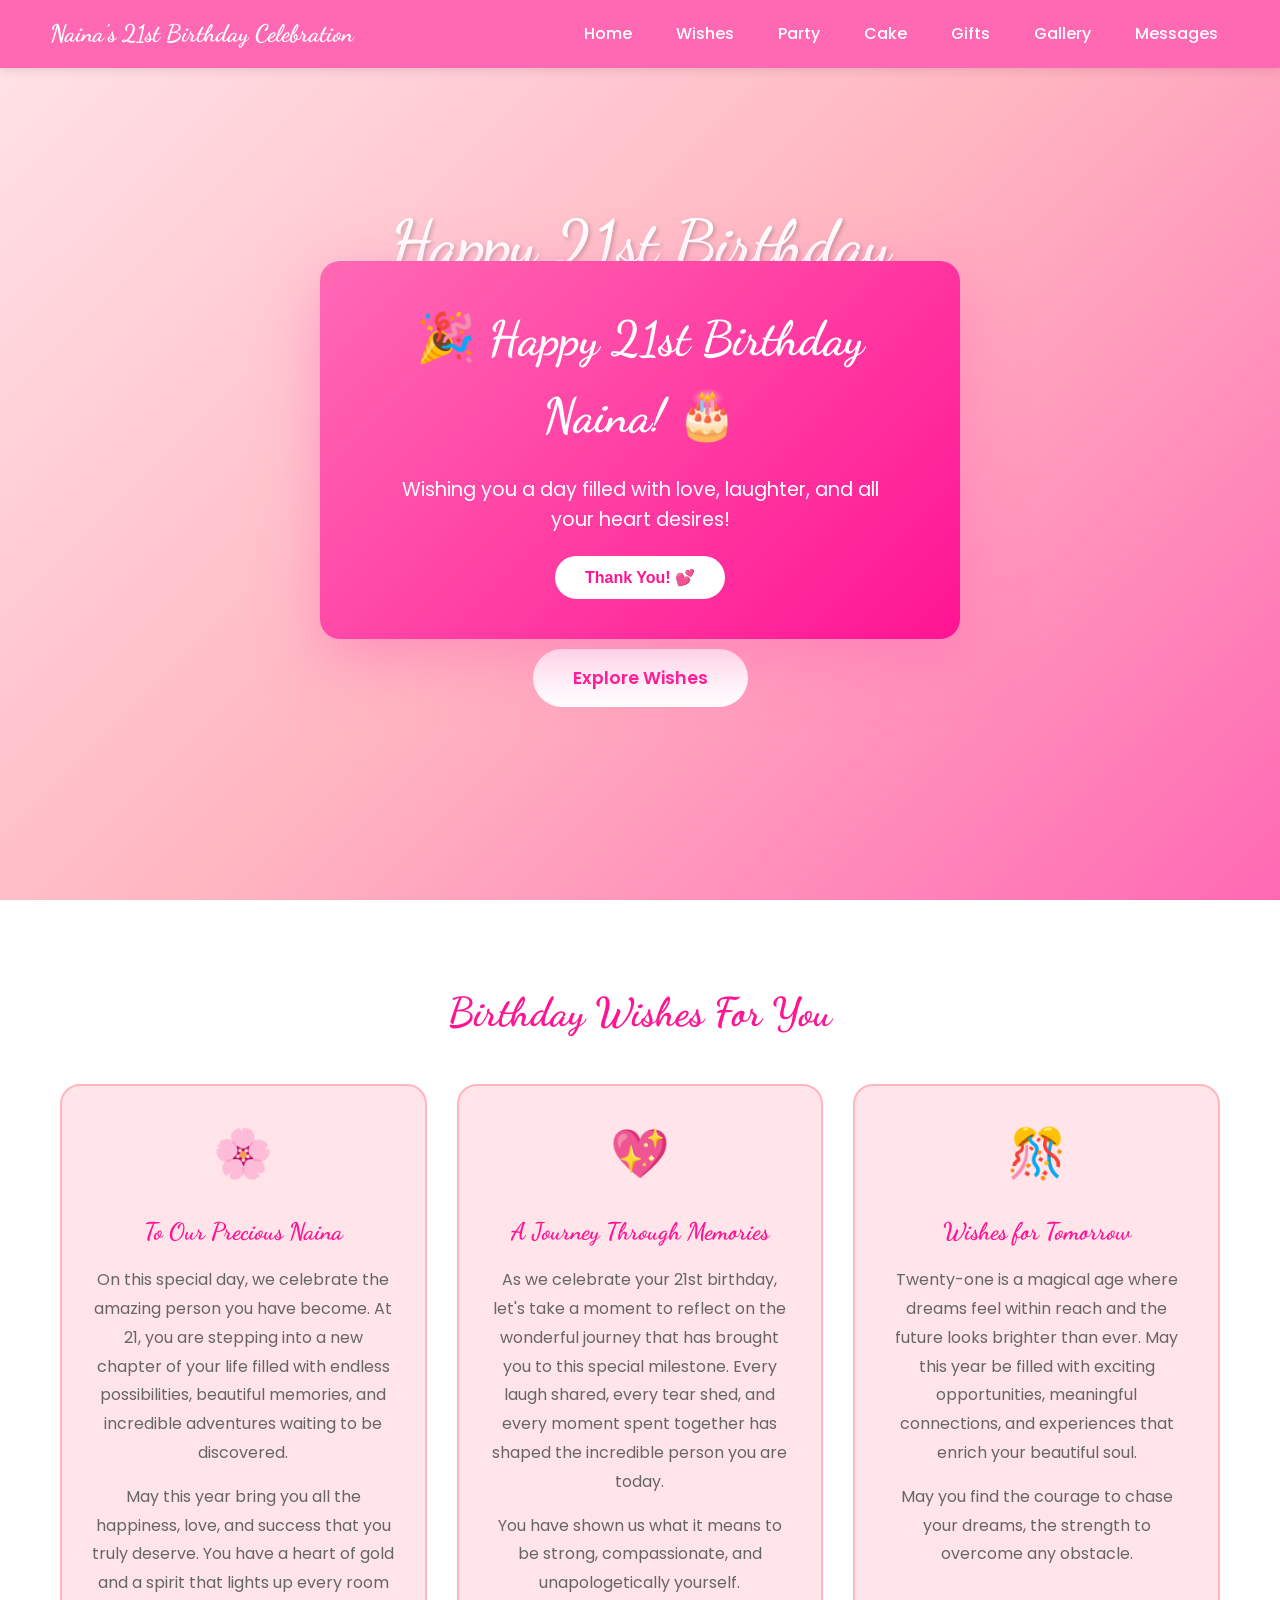
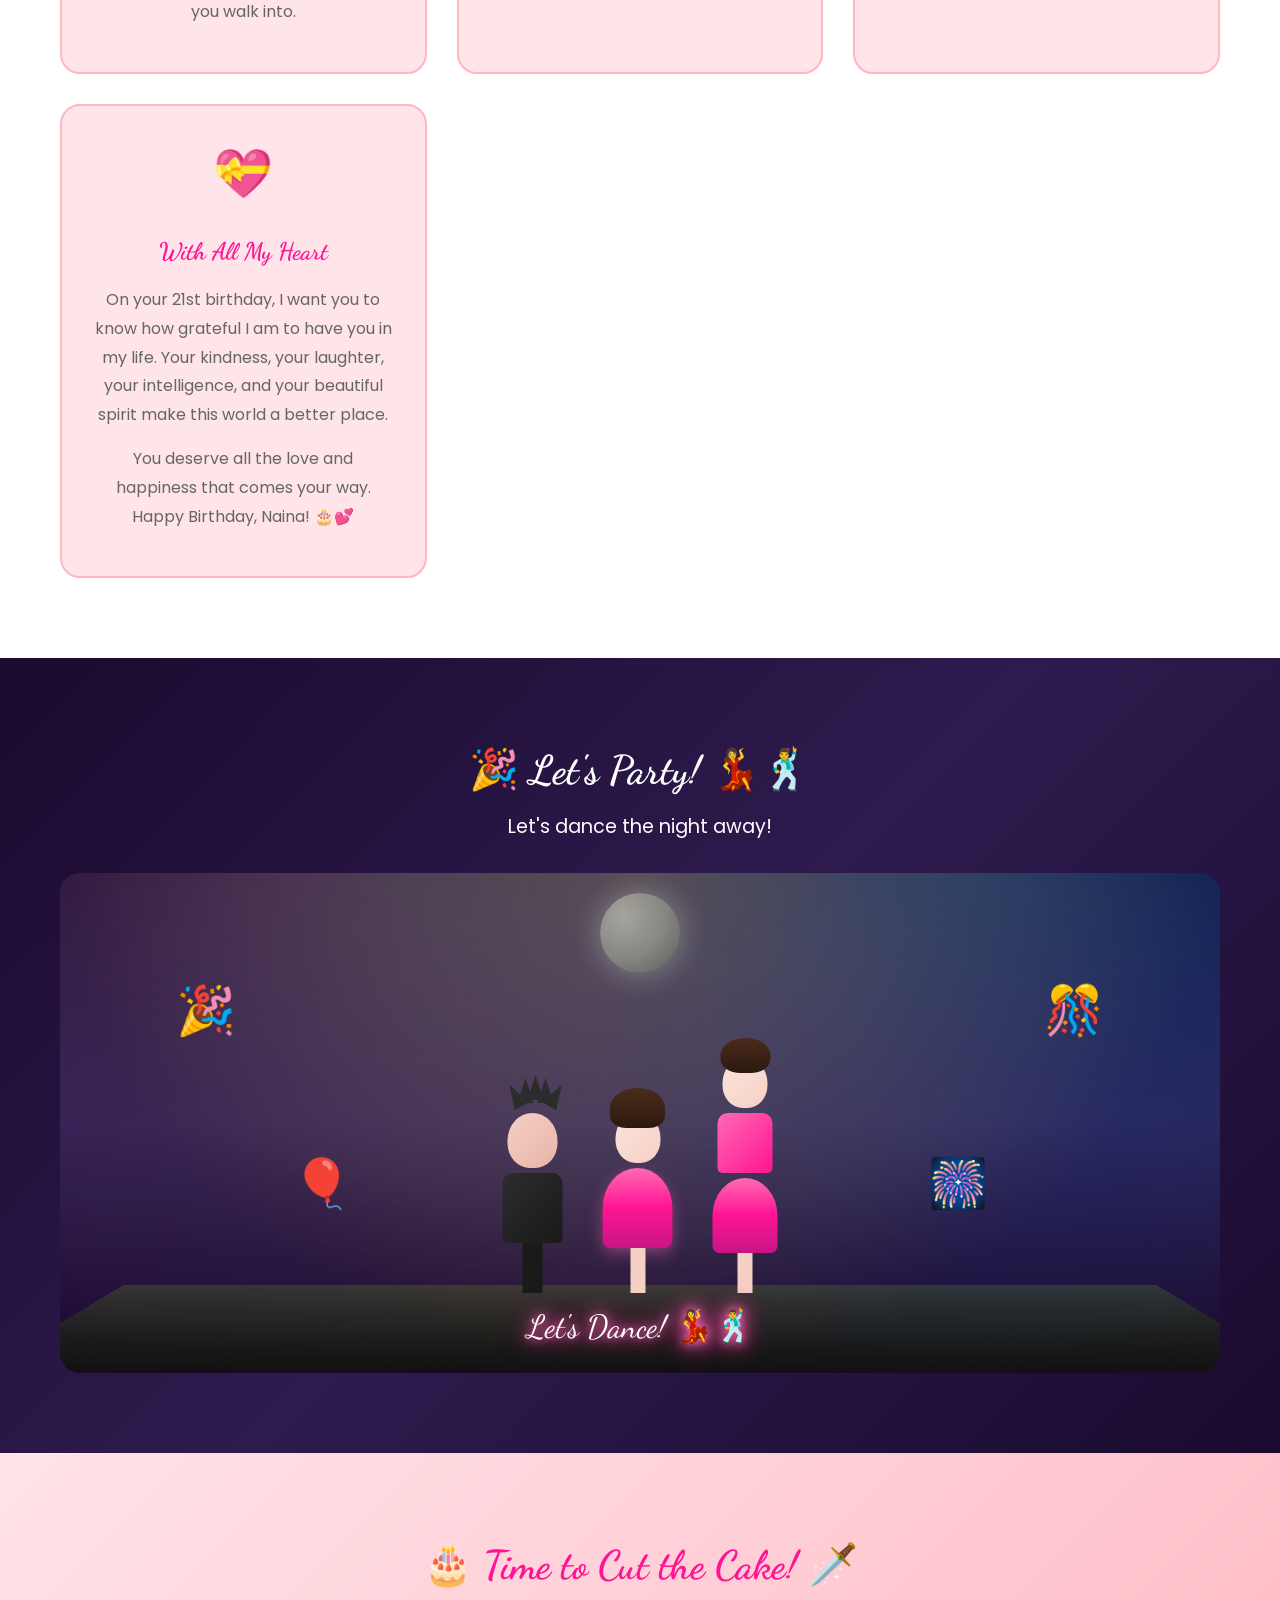
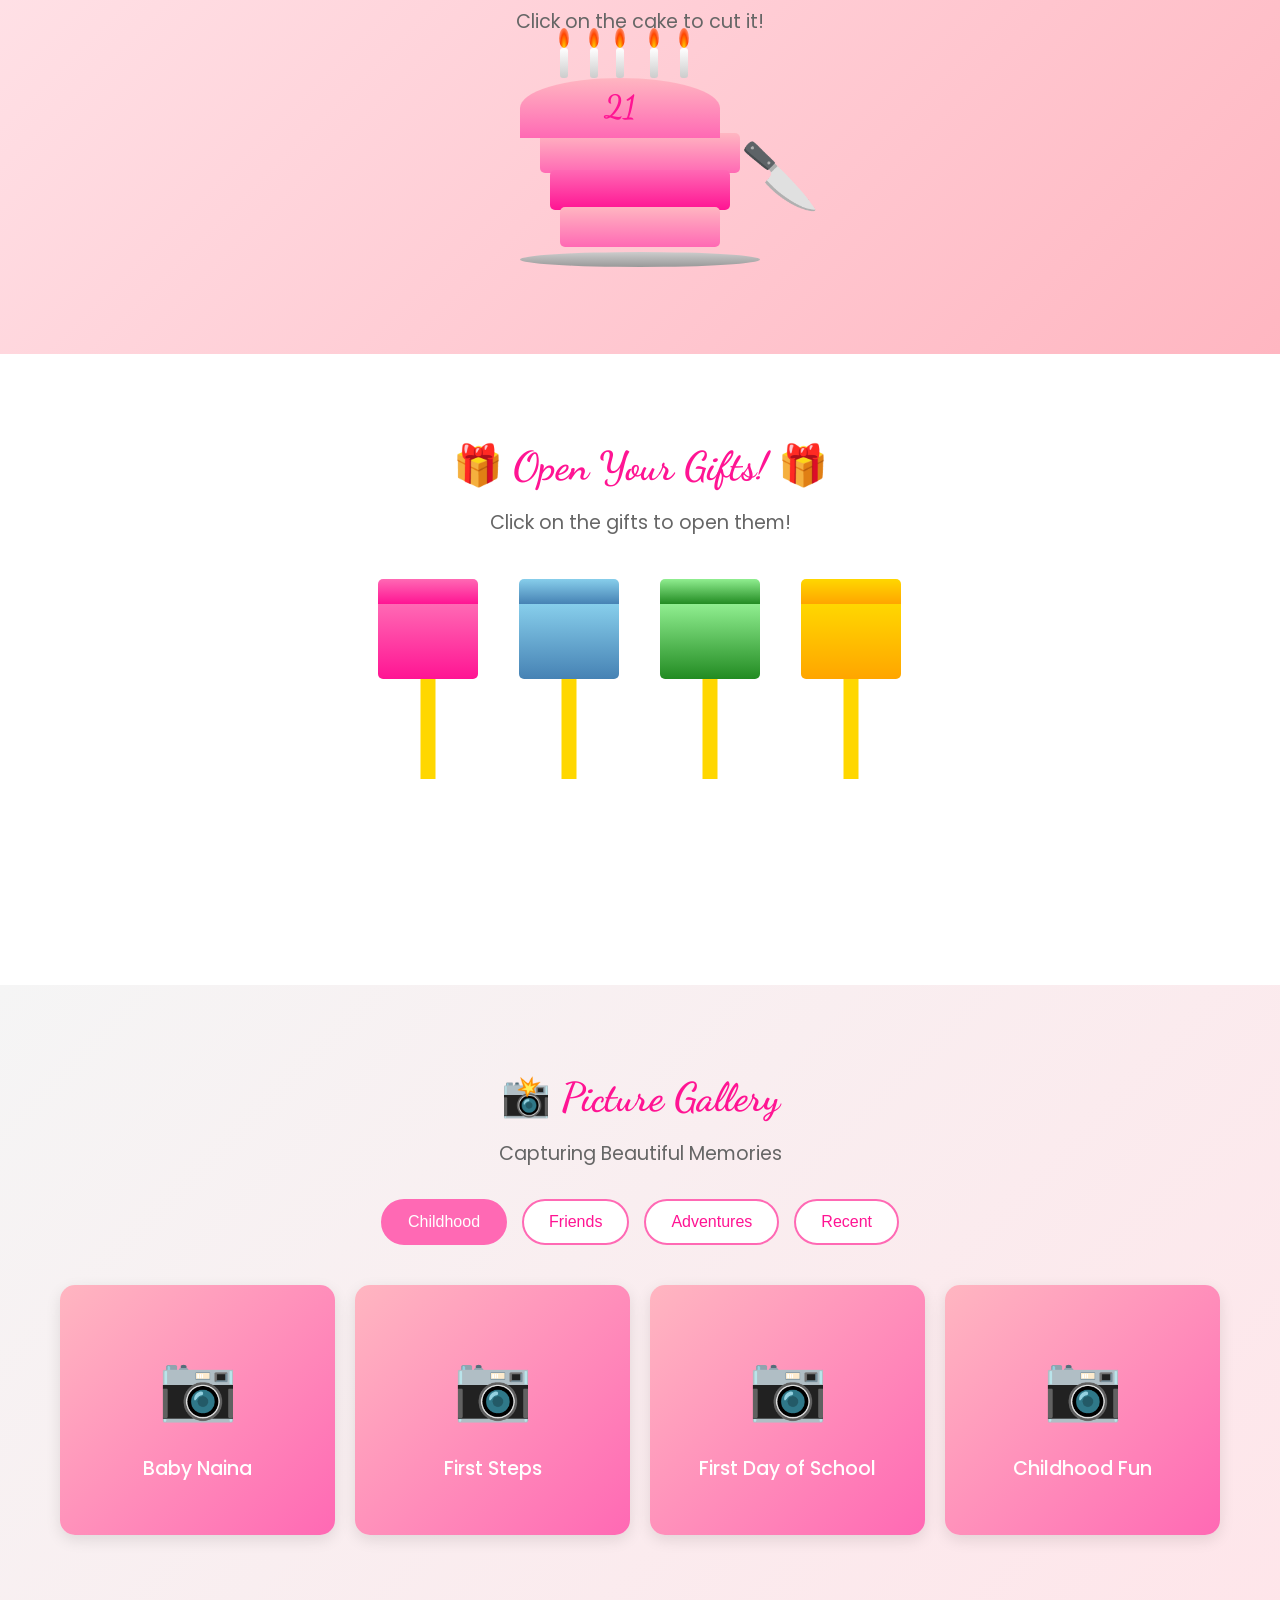
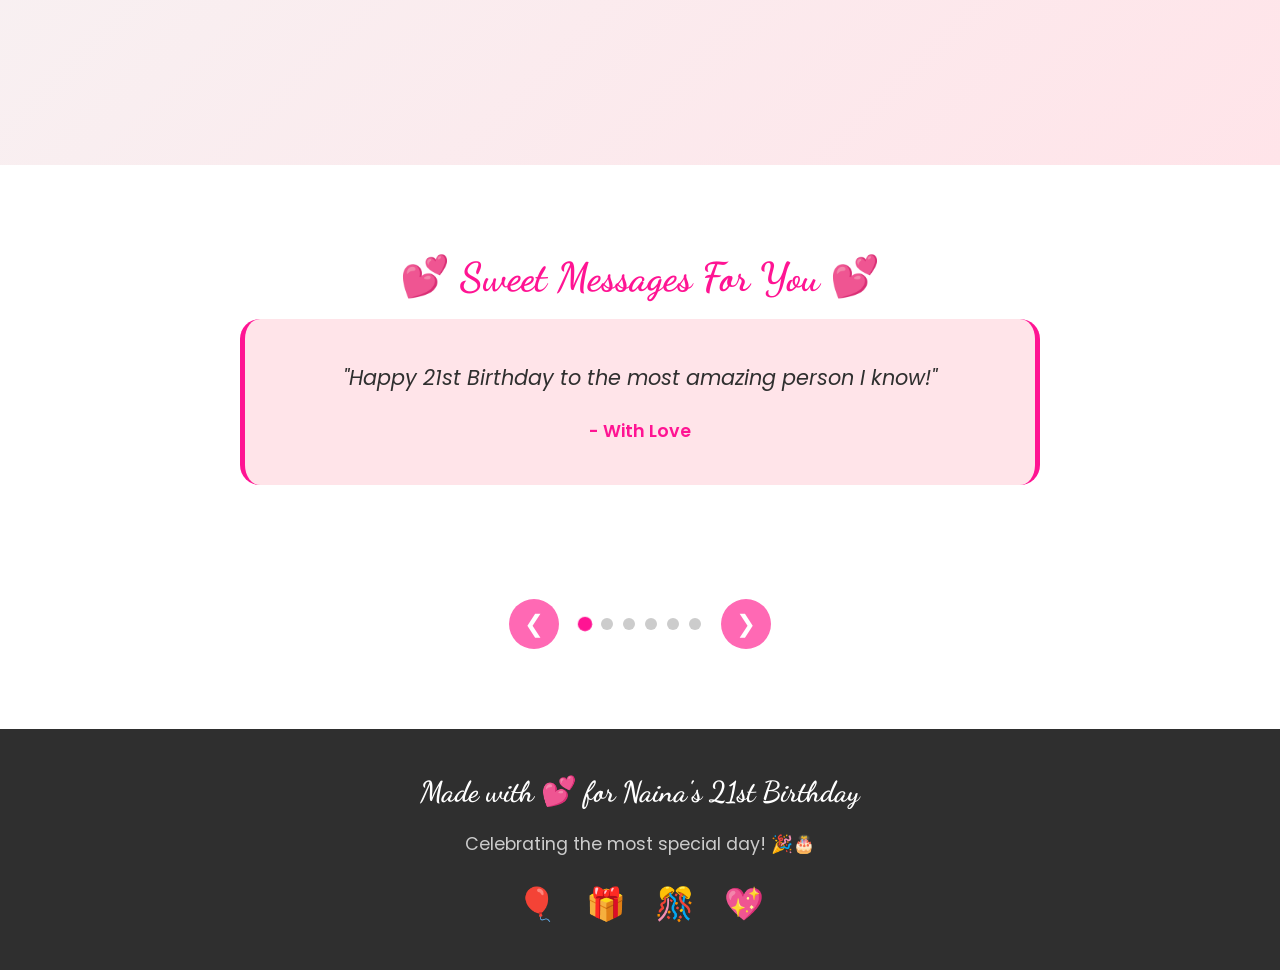
==== index.htm @ 455796ea "Add files via upload" ====
<!DOCTYPE html>
<html lang="en">
<head>
    <meta charset="UTF-8">
    <meta name="viewport" content="width=device-width, initial-scale=1.0">
    <title>Happy 21st Birthday Naina!</title>
    <link rel="stylesheet" href="style.css">
    <link rel="preconnect" href="https://fonts.googleapis.com">
    <link rel="preconnect" href="https://fonts.gstatic.com" crossorigin>
    <link href="https://fonts.googleapis.com/css2?family=Dancing+Script:wght@400;700&family=Poppins:wght@300;400;600&family=Great+Vibes&display=swap" rel="stylesheet">
</head>
<body>
    <!-- Header Section -->
    <header>
        <nav class="navbar">
            <div class="logo">Naina's 21st Birthday Celebration</div>
            <ul class="nav-links">
                <li><a href="#home">Home</a></li>
                <li><a href="#wishes">Wishes</a></li>
                <li><a href="#party">Party</a></li>
                <li><a href="#cake">Cake</a></li>
                <li><a href="#gifts">Gifts</a></li>
                <li><a href="#gallery">Gallery</a></li>
                <li><a href="#messages">Messages</a></li>
            </ul>
        </nav>
    </header>

    <!-- Hero Section -->
    <section id="home" class="hero">
        <div class="hero-content">
            <h1 class="hero-title">Happy 21st Birthday</h1>
            <h2 class="hero-name">Naina!</h2>
            <p class="hero-subtitle">Welcome to the most special day of your life!</p>
            <div class="celebration-icons">
                <span>🎂</span>
                <span>🎈</span>
                <span>🎁</span>
                <span>💕</span>
                <span>✨</span>
            </div>
            <a href="#wishes" class="btn">Explore Wishes</a>
        </div>
    </section>

    <!-- Wishes Section -->
    <section id="wishes" class="wishes-section">
        <div class="container">
            <h2 class="section-title">Birthday Wishes For You</h2>
            <div class="wishes-content">
                <div class="wish-card">
                    <div class="wish-icon">🌸</div>
                    <h3>To Our Precious Naina</h3>
                    <p>On this special day, we celebrate the amazing person you have become. At 21, you are stepping into a new chapter of your life filled with endless possibilities, beautiful memories, and incredible adventures waiting to be discovered.</p>
                    <p>May this year bring you all the happiness, love, and success that you truly deserve. You have a heart of gold and a spirit that lights up every room you walk into.</p>
                </div>
                <div class="wish-card">
                    <div class="wish-icon">💖</div>
                    <h3>A Journey Through Memories</h3>
                    <p>As we celebrate your 21st birthday, let's take a moment to reflect on the wonderful journey that has brought you to this special milestone. Every laugh shared, every tear shed, and every moment spent together has shaped the incredible person you are today.</p>
                    <p>You have shown us what it means to be strong, compassionate, and unapologetically yourself.</p>
                </div>
                <div class="wish-card">
                    <div class="wish-icon">🎊</div>
                    <h3>Wishes for Tomorrow</h3>
                    <p>Twenty-one is a magical age where dreams feel within reach and the future looks brighter than ever. May this year be filled with exciting opportunities, meaningful connections, and experiences that enrich your beautiful soul.</p>
                    <p>May you find the courage to chase your dreams, the strength to overcome any obstacle.</p>
                </div>
                <div class="wish-card">
                    <div class="wish-icon">💝</div>
                    <h3>With All My Heart</h3>
                    <p>On your 21st birthday, I want you to know how grateful I am to have you in my life. Your kindness, your laughter, your intelligence, and your beautiful spirit make this world a better place.</p>
                    <p>You deserve all the love and happiness that comes your way. Happy Birthday, Naina! 🎂💕</p>
                </div>
            </div>
        </div>
    </section>

    <!-- Party Section with Dancing -->
    <section id="party" class="party-section">
        <div class="container">
            <h2 class="section-title">🎉 Let's Party! 💃🕺</h2>
            <p class="section-subtitle">Let's dance the night away!</p>
            
            <div class="party-scene">
                <div class="disco-container">
                    <div class="disco-floor"></div>
                    <div class="disco-ball"></div>
                    <div class="disco-lights">
                        <div class="light light-1"></div>
                        <div class="light light-2"></div>
                        <div class="light light-3"></div>
                        <div class="light light-4"></div>
                        <div class="light light-5"></div>
                        <div class="light light-6"></div>
                    </div>
                    <div class="dancers-container">
                        <div class="dancer boy-dancer">
                            <div class="spiky-hair">
                                <div class="spike"></div>
                                <div class="spike"></div>
                                <div class="spike"></div>
                                <div class="spike"></div>
                                <div class="spike"></div>
                            </div>
                            <div class="boy-face"></div>
                            <div class="boy-body"></div>
                            <div class="boy-legs"></div>
                        </div>
                        <div class="dancer girl-dancer">
                            <div class="girl-hair"></div>
                            <div class="girl-face"></div>
                            <div class="girl-dress"></div>
                            <div class="girl-legs"></div>
                        </div>
                        <div class="dancer naina-dancer">
                            <div class="naina-crown"></div>
                            <div class="naina-hair"></div>
                            <div class="naina-face"></div>
                            <div class="naina-body"></div>
                            <div class="naina-dress"></div>
                            <div class="naina-legs"></div>
                        </div>
                    </div>
                    <div class="party-text">Let's Dance! 💃🕺</div>
                    <div class="party-poppers">
                        <div class="popper popper-1">🎉</div>
                        <div class="popper popper-2">🎊</div>
                        <div class="popper popper-3">🎈</div>
                        <div class="popper popper-4">🎆</div>
                    </div>
                </div>
            </div>
        </div>
    </section>

    <!-- Cake Cutting Section -->
    <section id="cake" class="cake-section">
        <div class="container">
            <h2 class="section-title">🎂 Time to Cut the Cake! 🗡️</h2>
            <p class="section-subtitle">Click on the cake to cut it!</p>
            
            <div class="cake-scene">
                <div class="cake-container" onclick="cutCake()">
                    <div class="cake">
                        <div class="cake-top">
                            <div class="candle candle-1">
                                <div class="candle-flame"></div>
                            </div>
                            <div class="candle candle-2">
                                <div class="candle-flame"></div>
                            </div>
                            <div class="candle candle-3">
                                <div class="candle-flame"></div>
                            </div>
                            <div class="candle candle-4">
                                <div class="candle-flame"></div>
                            </div>
                            <div class="candle candle-5">
                                <div class="candle-flame"></div>
                            </div>
                            <span class="cake-age">21</span>
                        </div>
                        <div class="cake-layer cake-layer-3"></div>
                        <div class="cake-layer cake-layer-2"></div>
                        <div class="cake-layer cake-layer-1"></div>
                        <div class="cake-plate"></div>
                    </div>
                    <div class="knife-container">
                        <div class="knife" id="knife">🔪</div>
                    </div>
                </div>
                <div class="cake-message" id="cake-message">
                    <h3>🎉 Happy Birthday Naina! 🎉</h3>
                    <p>May your life be as sweet as this cake!</p>
                </div>
                <div class="cake-pieces" id="cake-pieces">
                    <div class="cake-piece piece-1"></div>
                    <div class="cake-piece piece-2"></div>
                    <div class="cake-piece piece-3"></div>
                    <div class="cake-piece piece-4"></div>
                    <div class="cake-piece piece-5"></div>
                    <div class="cake-piece piece-6"></div>
                </div>
            </div>
        </div>
    </section>

    <!-- Gifts Section -->
    <section id="gifts" class="gifts-section">
        <div class="container">
            <h2 class="section-title">🎁 Open Your Gifts! 🎁</h2>
            <p class="section-subtitle">Click on the gifts to open them!</p>
            
            <div class="gifts-container">
                <div class="gift gift-1" onclick="openGift(1)">
                    <div class="gift-box">
                        <div class="gift-lid"></div>
                        <div class="gift-body"></div>
                        <div class="gift-ribbon gift-ribbon-v"></div>
                        <div class="gift-ribbon gift-ribbon-h"></div>
                    </div>
                    <div class="gift-message">Click to Open!</div>
                </div>
                <div class="gift gift-2" onclick="openGift(2)">
                    <div class="gift-box">
                        <div class="gift-lid"></div>
                        <div class="gift-body"></div>
                        <div class="gift-ribbon gift-ribbon-v"></div>
                        <div class="gift-ribbon gift-ribbon-h"></div>
                    </div>
                    <div class="gift-message">Click to Open!</div>
                </div>
                <div class="gift gift-3" onclick="openGift(3)">
                    <div class="gift-box">
                        <div class="gift-lid"></div>
                        <div class="gift-body"></div>
                        <div class="gift-ribbon gift-ribbon-v"></div>
                        <div class="gift-ribbon gift-ribbon-h"></div>
                    </div>
                    <div class="gift-message">Click to Open!</div>
                </div>
                <div class="gift gift-4" onclick="openGift(4)">
                    <div class="gift-box">
                        <div class="gift-lid"></div>
                        <div class="gift-body"></div>
                        <div class="gift-ribbon gift-ribbon-v"></div>
                        <div class="gift-ribbon gift-ribbon-h"></div>
                    </div>
                    <div class="gift-message">Click to Open!</div>
                </div>
            </div>
            
            <div class="gift-rewards" id="gift-rewards">
                <div class="reward reward-1">
                    <span class="reward-icon">💝</span>
                    <p>Love & Affection</p>
                </div>
                <div class="reward reward-2">
                    <span class="reward-icon">💰</span>
                    <p>Financial Success</p>
                </div>
                <div class="reward reward-3">
                    <span class="reward-icon">🎯</span>
                    <p>Achievement</p>
                </div>
                <div class="reward reward-4">
                    <span class="reward-icon">🌟</span>
                    <p>Bright Future</p>
                </div>
            </div>
        </div>
    </section>

    <!-- Picture Gallery Section -->
    <section id="gallery" class="gallery-section">
        <div class="container">
            <h2 class="section-title">📸 Picture Gallery</h2>
            <p class="section-subtitle">Capturing Beautiful Memories</p>
            
            <div class="gallery-tabs">
                <button class="tab-btn active" data-tab="childhood">Childhood</button>
                <button class="tab-btn" data-tab="friends">Friends</button>
                <button class="tab-btn" data-tab="adventures">Adventures</button>
                <button class="tab-btn" data-tab="recent">Recent</button>
            </div>

            <div class="gallery-content">
                <div class="gallery-tab-content active" id="childhood">
                    <div class="photo-grid">
                        <div class="photo-card">
                            <div class="photo-placeholder"><span>📷</span><p>Baby Naina</p></div>
                        </div>
                        <div class="photo-card">
                            <div class="photo-placeholder"><span>📷</span><p>First Steps</p></div>
                        </div>
                        <div class="photo-card">
                            <div class="photo-placeholder"><span>📷</span><p>First Day of School</p></div>
                        </div>
                        <div class="photo-card">
                            <div class="photo-placeholder"><span>📷</span><p>Childhood Fun</p></div>
                        </div>
                    </div>
                </div>

                <div class="gallery-tab-content" id="friends">
                    <div class="photo-grid">
                        <div class="photo-card">
                            <div class="photo-placeholder"><span>📷</span><p>Best Friends</p></div>
                        </div>
                        <div class="photo-card">
                            <div class="photo-placeholder"><span>📷</span><p>Friend Group</p></div>
                        </div>
                        <div class="photo-card">
                            <div class="photo-placeholder"><span>📷</span><p>Family Love</p></div>
                        </div>
                        <div class="photo-card">
                            <div class="photo-placeholder"><span>📷</span><p>Party Time</p></div>
                        </div>
                    </div>
                </div>

                <div class="gallery-tab-content" id="adventures">
                    <div class="photo-grid">
                        <div class="photo-card">
                            <div class="photo-placeholder"><span>📷</span><p>Beach Trip</p></div>
                        </div>
                        <div class="photo-card">
                            <div class="photo-placeholder"><span>📷</span><p>Mountain</p></div>
                        </div>
                        <div class="photo-card">
                            <div class="photo-placeholder"><span>📷</span><p>Travel</p></div>
                        </div>
                        <div class="photo-card">
                            <div class="photo-placeholder"><span>📷</span><p>Adventure</p></div>
                        </div>
                    </div>
                </div>

                <div class="gallery-tab-content" id="recent">
                    <div class="photo-grid">
                        <div class="photo-card">
                            <div class="photo-placeholder"><span>📷</span><p>Recent 1</p></div>
                        </div>
                        <div class="photo-card">
                            <div class="photo-placeholder"><span>📷</span><p>Recent 2</p></div>
                        </div>
                        <div class="photo-card">
                            <div class="photo-placeholder"><span>📷</span><p>Recent 3</p></div>
                        </div>
                        <div class="photo-card">
                            <div class="photo-placeholder"><span>📷</span><p>Recent 4</p></div>
                        </div>
                    </div>
                </div>
            </div>
        </div>
    </section>

    <!-- Sweet Messages Section -->
    <section id="messages" class="messages-section">
        <div class="container">
            <h2 class="section-title">💕 Sweet Messages For You 💕</h2>
            <div class="messages-carousel">
                <div class="message-slide active">
                    <div class="message-quote">
                        <p>"Happy 21st Birthday to the most amazing person I know!"</p>
                        <span class="message-author">- With Love</span>
                    </div>
                </div>
                <div class="message-slide">
                    <div class="message-quote">
                        <p>"Naina, you are not just a year older today, you are a year wiser!"</p>
                        <span class="message-author">- Your Family</span>
                    </div>
                </div>
                <div class="message-slide">
                    <div class="message-quote">
                        <p>"To a woman of substance, grace, and unparalleled beauty. Happy Birthday!"</p>
                        <span class="message-author">- With Affection</span>
                    </div>
                </div>
                <div class="message-slide">
                    <div class="message-quote">
                        <p>"On your 21st birthday, I wish you a lifetime of happiness!"</p>
                        <span class="message-author">- Your Friends</span>
                    </div>
                </div>
                <div class="message-slide">
                    <div class="message-quote">
                        <p>"May this new chapter of your life be even more amazing!"</p>
                        <span class="message-author">- Warm Wishes</span>
                    </div>
                </div>
                <div class="message-slide">
                    <div class="message-quote">
                        <p>"Happy Birthday Naina! Thank you for being an inspiration!"</p>
                        <span class="message-author">- Your Admirer</span>
                    </div>
                </div>
            </div>
            <div class="carousel-controls">
                <button class="carousel-btn prev-btn">❮</button>
                <div class="carousel-dots">
                    <span class="dot active" data-slide="0"></span>
                    <span class="dot" data-slide="1"></span>
                    <span class="dot" data-slide="2"></span>
                    <span class="dot" data-slide="3"></span>
                    <span class="dot" data-slide="4"></span>
                    <span class="dot" data-slide="5"></span>
                </div>
                <button class="carousel-btn next-btn">❯</button>
            </div>
        </div>
    </section>

    <!-- Footer -->
    <footer>
        <div class="footer-content">
            <h3>Made with 💕 for Naina's 21st Birthday</h3>
            <p>Celebrating the most special day! 🎉🎂</p>
            <div class="footer-icons">
                <span>🎈</span>
                <span>🎁</span>
                <span>🎊</span>
                <span>💖</span>
            </div>
        </div>
    </footer>

    <script src="design.js"></script>
</body>
</html>
---- style.css ----
/* ========================================
   Naina's 21st Birthday Website Styles
   Pink & Grey Color Scheme
   ======================================== */

/* CSS Variables */
:root {
    --primary-pink: #FF69B4;
    --dark-pink: #FF1493;
    --light-pink: #FFB6C1;
    --soft-pink: #FFE4E9;
    --grey-dark: #2F2F2F;
    --grey-medium: #666666;
    --grey-light: #CCCCCC;
    --white: #FFFFFF;
    --off-white: #FAFAFA;
}

/* Reset & Base Styles */
* {
    margin: 0;
    padding: 0;
    box-sizing: border-box;
}

html {
    scroll-behavior: smooth;
}

body {
    font-family: 'Poppins', sans-serif;
    line-height: 1.6;
    color: var(--grey-dark);
    background-color: var(--off-white);
    overflow-x: hidden;
}

.container {
    max-width: 1200px;
    margin: 0 auto;
    padding: 0 20px;
}

.section-title {
    font-size: 2.5rem;
    color: var(--dark-pink);
    text-align: center;
    margin-bottom: 10px;
    font-family: 'Dancing Script', cursive;
}

.section-subtitle {
    font-size: 1.2rem;
    color: var(--grey-medium);
    text-align: center;
    margin-bottom: 30px;
}

/* Header & Navigation */
header {
    position: fixed;
    top: 0;
    left: 0;
    width: 100%;
    z-index: 1000;
    background: rgba(255, 105, 180, 0.95);
    box-shadow: 0 2px 10px rgba(0, 0, 0, 0.1);
}

.navbar {
    display: flex;
    justify-content: space-between;
    align-items: center;
    padding: 15px 50px;
}

.logo {
    font-size: 1.5rem;
    font-weight: bold;
    color: var(--white);
    font-family: 'Dancing Script', cursive;
}

.nav-links {
    list-style: none;
    display: flex;
    gap: 20px;
    flex-wrap: wrap;
}

.nav-links a {
    color: var(--white);
    text-decoration: none;
    font-weight: 500;
    transition: color 0.3s ease;
    padding: 8px 12px;
    border-radius: 20px;
}

.nav-links a:hover {
    background: rgba(255, 255, 255, 0.2);
}

/* Hero Section */
.hero {
    min-height: 100vh;
    display: flex;
    align-items: center;
    justify-content: center;
    text-align: center;
    background: linear-gradient(135deg, var(--soft-pink) 0%, var(--light-pink) 50%, var(--primary-pink) 100%);
    padding: 100px 20px;
}

.hero-content {
    max-width: 800px;
}

.hero-title {
    font-size: 4rem;
    color: var(--white);
    margin-bottom: 20px;
    font-family: 'Dancing Script', cursive;
    text-shadow: 2px 2px 4px rgba(0, 0, 0, 0.2);
    animation: fadeInDown 1s ease;
}

.hero-name {
    font-size: 5rem;
    color: var(--white);
    margin-bottom: 20px;
    font-family: 'Great Vibes', cursive;
    animation: fadeInUp 1s ease 0.3s both;
}

.hero-subtitle {
    font-size: 1.5rem;
    color: var(--white);
    margin-bottom: 30px;
    animation: fadeInUp 1s ease 0.6s both;
}

.celebration-icons {
    font-size: 3rem;
    margin-bottom: 40px;
    animation: bounce 2s infinite;
}

.celebration-icons span {
    margin: 0 10px;
    display: inline-block;
}

.btn {
    display: inline-block;
    padding: 15px 40px;
    background: var(--white);
    color: var(--dark-pink);
    text-decoration: none;
    border-radius: 30px;
    font-weight: 600;
    font-size: 1.1rem;
    transition: all 0.3s ease;
    animation: fadeInUp 1s ease 0.9s both;
}

.btn:hover {
    background: var(--dark-pink);
    color: var(--white);
    transform: translateY(-3px);
    box-shadow: 0 10px 20px rgba(0, 0, 0, 0.2);
}

/* Wishes Section */
.wishes-section {
    padding: 80px 0;
    background: var(--white);
}

.wishes-content {
    display: grid;
    grid-template-columns: repeat(auto-fit, minmax(300px, 1fr));
    gap: 30px;
    margin-top: 40px;
}

.wish-card {
    background: var(--soft-pink);
    padding: 30px;
    border-radius: 20px;
    text-align: center;
    transition: all 0.3s ease;
    border: 2px solid var(--light-pink);
}

.wish-card:hover {
    transform: translateY(-10px);
    box-shadow: 0 15px 30px rgba(255, 105, 180, 0.2);
}

.wish-icon {
    font-size: 3rem;
    margin-bottom: 20px;
}

.wish-card h3 {
    color: var(--dark-pink);
    font-size: 1.5rem;
    margin-bottom: 15px;
    font-family: 'Dancing Script', cursive;
}

.wish-card p {
    color: var(--grey-medium);
    line-height: 1.8;
    margin-bottom: 15px;
}

/* Party Section */
.party-section {
    padding: 80px 0;
    background: linear-gradient(135deg, #1a0a2e 0%, #2d1b4e 50%, #1a0a2e 100%);
}

.party-section .section-title,
.party-section .section-subtitle {
    color: var(--white);
}

/* Disco Animation Styles */
.disco-container {
    position: relative;
    width: 100%;
    height: 500px;
    background: linear-gradient(180deg, #1a0a2e 0%, #2d1b4e 50%, #1a0a2e 100%);
    border-radius: 20px;
    overflow: hidden;
    margin-top: 20px;
}

.disco-floor {
    position: absolute;
    bottom: 0;
    left: 0;
    width: 100%;
    height: 100px;
    background: linear-gradient(180deg, #333 0%, #111 100%);
    transform: perspective(200px) rotateX(30deg);
}

.disco-ball {
    position: absolute;
    top: 20px;
    left: 50%;
    transform: translateX(-50%);
    width: 80px;
    height: 80px;
    background: radial-gradient(circle at 30% 30%, silver, #888, #333);
    border-radius: 50%;
    animation: disco-ball-spin 2s linear infinite;
    box-shadow: 0 0 30px rgba(255, 255, 255, 0.5);
}

@keyframes disco-ball-spin {
    0% { transform: translateX(-50%) rotateY(0deg); }
    100% { transform: translateX(-50%) rotateY(360deg); }
}

.disco-lights {
    position: absolute;
    top: 0;
    left: 0;
    width: 100%;
    height: 100%;
    pointer-events: none;
}

.light {
    position: absolute;
    width: 100%;
    height: 100%;
    opacity: 0.3;
    animation: light-flash 0.5s ease-in-out infinite alternate;
}

.light-1 {
    background: radial-gradient(ellipse at 50% 0%, rgba(255, 0, 0, 0.5) 0%, transparent 70%);
    animation-delay: 0s;
}

.light-2 {
    background: radial-gradient(ellipse at 30% 0%, rgba(0, 255, 0, 0.5) 0%, transparent 70%);
    animation-delay: 0.1s;
}

.light-3 {
    background: radial-gradient(ellipse at 70% 0%, rgba(0, 0, 255, 0.5) 0%, transparent 70%);
    animation-delay: 0.2s;
}

.light-4 {
    background: radial-gradient(ellipse at 50% 0%, rgba(255, 255, 0, 0.5) 0%, transparent 70%);
    animation-delay: 0.3s;
}

.light-5 {
    background: radial-gradient(ellipse at 20% 0%, rgba(255, 0, 255, 0.5) 0%, transparent 70%);
    animation-delay: 0.4s;
}

.light-6 {
    background: radial-gradient(ellipse at 80% 0%, rgba(0, 255, 255, 0.5) 0%, transparent 70%);
    animation-delay: 0.5s;
}

@keyframes light-flash {
    0% { opacity: 0.2; }
    100% { opacity: 0.6; }
}

.dancers-container {
    position: absolute;
    bottom: 80px;
    left: 50%;
    transform: translateX(-50%);
    display: flex;
    gap: 40px;
    align-items: flex-end;
}

.dancer {
    position: relative;
}

.boy-dancer {
    animation: boy-dance 0.5s ease-in-out infinite alternate;
}

@keyframes boy-dance {
    0% { transform: translateY(0) rotate(-5deg); }
    100% { transform: translateY(-20px) rotate(5deg); }
}

.boy-dancer .spiky-hair {
    position: absolute;
    top: -30px;
    left: 50%;
    transform: translateX(-50%);
    width: 60px;
    height: 40px;
}

.spike {
    position: absolute;
    width: 0;
    height: 0;
    border-left: 8px solid transparent;
    border-right: 8px solid transparent;
    border-bottom: 25px solid #2c2c2c;
}

.spike:nth-child(1) { left: 5px; transform: rotate(-30deg); }
.spike:nth-child(2) { left: 15px; top: -5px; }
.spike:nth-child(3) { left: 25px; top: -8px; }
.spike:nth-child(4) { left: 35px; top: -5px; }
.spike:nth-child(5) { left: 45px; transform: rotate(30deg); }

.boy-dancer .boy-face {
    width: 50px;
    height: 55px;
    background: linear-gradient(135deg, #f5d0c5 0%, #e8b4a8 100%);
    border-radius: 50% 50% 45% 45%;
    margin: 0 auto;
}

.boy-dancer .boy-body {
    width: 60px;
    height: 70px;
    background: linear-gradient(135deg, #2c2c2c 0%, #1a1a1a 100%);
    border-radius: 10px 10px 5px 5px;
    margin: 5px auto 0;
}

.boy-dancer .boy-legs {
    width: 20px;
    height: 50px;
    background: #1a1a1a;
    margin: 0 auto;
    position: relative;
}

.girl-dancer {
    animation: girl-dance 0.5s ease-in-out infinite alternate;
}

@keyframes girl-dance {
    0% { transform: translateY(0) rotate(5deg); }
    100% { transform: translateY(-25px) rotate(-5deg); }
}

.girl-dancer .girl-hair {
    position: absolute;
    top: -25px;
    left: 50%;
    transform: translateX(-50%);
    width: 55px;
    height: 40px;
    background: linear-gradient(180deg, #4a2c1a 0%, #2c1810 100%);
    border-radius: 50% 50% 30% 30%;
}

.girl-dancer .girl-face {
    width: 45px;
    height: 50px;
    background: linear-gradient(135deg, #fce4dc 0%, #f5d0c5 100%);
    border-radius: 50% 50% 45% 45%;
    margin: 0 auto;
}

.girl-dancer .girl-dress {
    width: 70px;
    height: 80px;
    background: linear-gradient(180deg, #FF69B4 0%, #FF1493 50%, #C71585 100%);
    border-radius: 50% 50% 10% 10%;
    margin: 5px auto 0;
    animation: dress-sway 0.5s ease-in-out infinite alternate;
    box-shadow: 0 5px 15px rgba(255, 105, 180, 0.4);
}

@keyframes dress-sway {
    0% { transform: skewX(-5deg); }
    100% { transform: skewX(5deg); }
}

.girl-dancer .girl-legs {
    width: 15px;
    height: 45px;
    background: #f5d0c5;
    margin: 0 auto;
    position: relative;
}

/* Naina Dancer */
.naina-dancer {
    animation: naina-dance 0.5s ease-in-out infinite alternate;
}

@keyframes naina-dance {
    0% { transform: translateY(0) rotate(-3deg); }
    100% { transform: translateY(-30px) rotate(3deg); }
}

.naina-dancer .naina-crown {
    position: absolute;
    top: -45px;
    left: 50%;
    transform: translateX(-50%);
    font-size: 2rem;
}

.naina-dancer .naina-hair {
    position: absolute;
    top: -20px;
    left: 50%;
    transform: translateX(-50%);
    width: 50px;
    height: 35px;
    background: linear-gradient(180deg, #4a2c1a 0%, #2c1810 100%);
    border-radius: 50% 50% 40% 40%;
}

.naina-dancer .naina-face {
    width: 45px;
    height: 50px;
    background: linear-gradient(135deg, #fce4dc 0%, #f5d0c5 100%);
    border-radius: 50% 50% 45% 45%;
    margin: 0 auto;
}

.naina-dancer .naina-body {
    width: 55px;
    height: 60px;
    background: linear-gradient(135deg, #FF69B4 0%, #FF1493 100%);
    border-radius: 10px 10px 5px 5px;
    margin: 5px auto 0;
}

.naina-dancer .naina-dress {
    width: 65px;
    height: 75px;
    background: linear-gradient(180deg, #FF69B4 0%, #FF1493 50%, #C71585 100%);
    border-radius: 50% 50% 10% 10%;
    margin: 5px auto 0;
    animation: dress-sway 0.5s ease-in-out infinite alternate;
}

.naina-dancer .naina-legs {
    width: 15px;
    height: 40px;
    background: #f5d0c5;
    margin: 0 auto;
}

.party-text {
    position: absolute;
    bottom: 20px;
    left: 50%;
    transform: translateX(-50%);
    font-size: 2rem;
    font-family: 'Dancing Script', cursive;
    color: #fff;
    text-shadow: 0 0 10px #FF69B4, 0 0 20px #FF69B4, 0 0 30px #FF1493;
    animation: party-text-glow 1s ease-in-out infinite alternate;
}

@keyframes party-text-glow {
    0% { text-shadow: 0 0 10px #FF69B4, 0 0 20px #FF69B4; }
    100% { text-shadow: 0 0 20px #FF1493, 0 0 40px #FF1493, 0 0 60px #FF69B4; }
}

/* Party Poppers */
.party-poppers {
    position: absolute;
    top: 50%;
    left: 50%;
    transform: translate(-50%, -50%);
    width: 100%;
    height: 100%;
    pointer-events: none;
}

.popper {
    position: absolute;
    font-size: 3rem;
    animation: popper-fly 2s ease-out infinite;
}

.popper-1 { left: 10%; top: 20%; animation-delay: 0s; }
.popper-2 { right: 10%; top: 20%; animation-delay: 0.5s; }
.popper-3 { left: 20%; bottom: 30%; animation-delay: 1s; }
.popper-4 { right: 20%; bottom: 30%; animation-delay: 1.5s; }

@keyframes popper-fly {
    0% { transform: translateY(0) rotate(0deg); opacity: 1; }
    100% { transform: translateY(-200px) rotate(360deg); opacity: 0; }
}

/* Cake Section */
.cake-section {
    padding: 80px 0;
    background: linear-gradient(135deg, var(--soft-pink) 0%, var(--light-pink) 100%);
}

.cake-scene {
    position: relative;
    text-align: center;
    margin-top: 40px;
}

.cake-container {
    display: inline-block;
    cursor: pointer;
    position: relative;
}

.cake {
    position: relative;
    display: inline-block;
}

.cake-top {
    width: 200px;
    height: 60px;
    background: linear-gradient(180deg, #FFB6C1 0%, #FF69B4 100%);
    border-radius: 50% 50% 0 0;
    position: relative;
    margin-bottom: -5px;
    z-index: 10;
}

.cake-age {
    position: absolute;
    top: 50%;
    left: 50%;
    transform: translate(-50%, -50%);
    font-size: 2rem;
    font-weight: bold;
    color: var(--dark-pink);
    font-family: 'Dancing Script', cursive;
}

.candle {
    position: absolute;
    bottom: 100%;
    width: 8px;
    height: 30px;
    background: linear-gradient(180deg, #fff 0%, #ccc 100%);
    border-radius: 3px;
}

.candle-1 { left: 20%; }
.candle-2 { left: 35%; }
.candle-3 { left: 50%; transform: translateX(-50%); }
.candle-4 { left: 65%; }
.candle-5 { left: 80%; }

.candle-flame {
    position: absolute;
    bottom: 100%;
    left: 50%;
    transform: translateX(-50%);
    width: 10px;
    height: 20px;
    background: radial-gradient(ellipse at bottom, #FFD700 0%, #FF4500 50%, transparent 100%);
    border-radius: 50% 50% 50% 50%;
    animation: flicker 0.5s ease-in-out infinite alternate;
}

@keyframes flicker {
    0% { transform: translateX(-50%) scale(1); opacity: 1; }
    100% { transform: translateX(-50%) scale(1.2); opacity: 0.8; }
}

.cake-layer {
    width: 200px;
    height: 40px;
    background: linear-gradient(180deg, #FF69B4 0%, #FF1493 100%);
    margin: -3px auto 0;
    border-radius: 5px;
}

.cake-layer-3 { background: linear-gradient(180deg, #FFB6C1 0%, #FF69B4 100%); }
.cake-layer-2 { background: linear-gradient(180deg, #FF69B4 0%, #FF1493 100%); width: 180px; }
.cake-layer-1 { background: linear-gradient(180deg, #FFB6C1 0%, #FF69B4 100%); width: 160px; }

.cake-plate {
    width: 240px;
    height: 15px;
    background: linear-gradient(180deg, #ccc 0%, #999 100%);
    margin: 5px auto 0;
    border-radius: 50%;
}

.knife-container {
    position: absolute;
    right: -60px;
    top: 50%;
    transform: translateY(-50%);
}

.knife {
    font-size: 4rem;
    animation: knife-move 1s ease-in-out infinite;
}

@keyframes knife-move {
    0%, 100% { transform: rotate(0deg); }
    50% { transform: rotate(-20deg); }
}

.cake-container.cut .knife {
    animation: knife-cut 0.5s ease-in-out forwards;
}

@keyframes knife-cut {
    0% { transform: rotate(0deg) translateX(0); }
    50% { transform: rotate(-45deg) translateX(-50px); }
    100% { transform: rotate(0deg) translateX(-100px); opacity: 0; }
}

.cake-message {
    display: none;
    margin-top: 30px;
    animation: message-appear 1s ease-out;
}

.cake-message.show {
    display: block;
}

@keyframes message-appear {
    from { opacity: 0; transform: translateY(20px); }
    to { opacity: 1; transform: translateY(0); }
}

.cake-message h3 {
    font-size: 2.5rem;
    color: var(--dark-pink);
    font-family: 'Dancing Script', cursive;
    margin-bottom: 10px;
}

.cake-message p {
    font-size: 1.2rem;
    color: var(--grey-medium);
}

.cake-pieces {
    display: none;
    margin-top: 30px;
}

.cake-pieces.show {
    display: flex;
    justify-content: center;
    gap: 15px;
    flex-wrap: wrap;
}

.cake-piece {
    width: 40px;
    height: 30px;
    background: linear-gradient(180deg, #FFB6C1 0%, #FF69B4 100%);
    border-radius: 5px;
    animation: piece-bounce 0.5s ease-out forwards;
    opacity: 0;
}

@keyframes piece-bounce {
    0% { transform: translateY(0) scale(0); opacity: 0; }
    50% { transform: translateY(-20px) scale(1); opacity: 1; }
    100% { transform: translateY(0) scale(1); opacity: 1; }
}

.piece-1 { animation-delay: 0.1s; }
.piece-2 { animation-delay: 0.2s; }
.piece-3 { animation-delay: 0.3s; }
.piece-4 { animation-delay: 0.4s; }
.piece-5 { animation-delay: 0.5s; }
.piece-6 { animation-delay: 0.6s; }

/* Gifts Section */
.gifts-section {
    padding: 80px 0;
    background: var(--white);
}

.gifts-container {
    display: flex;
    justify-content: center;
    gap: 40px;
    flex-wrap: wrap;
    margin-top: 40px;
}

.gift {
    cursor: pointer;
    transition: transform 0.3s ease;
}

.gift:hover {
    transform: scale(1.1);
}

.gift-box {
    position: relative;
    width: 100px;
    height: 100px;
}

.gift-lid {
    width: 100px;
    height: 25px;
    background: linear-gradient(180deg, #FF69B4 0%, #FF1493 100%);
    border-radius: 5px 5px 0 0;
    position: relative;
    z-index: 2;
}

.gift-body {
    width: 100px;
    height: 75px;
    background: linear-gradient(180deg, #FF1493 0%, #FF69B4 100%);
    border-radius: 0 0 5px 5px;
    position: relative;
    z-index: 1;
}

.gift-ribbon {
    position: absolute;
    background: #FFD700;
}

.gift-ribbon-v {
    width: 15px;
    height: 100%;
    left: 50%;
    transform: translateX(-50%);
}

.gift-ribbon-h {
    width: 100%;
    height: 15px;
    top: 50%;
    transform: translateY(-50%);
}

.gift-message {
    text-align: center;
    margin-top: 10px;
    font-size: 0.9rem;
    color: var(--grey-medium);
    opacity: 0;
    transition: opacity 0.3s ease;
}

.gift:hover .gift-message {
    opacity: 1;
}

.gift.opened .gift-message {
    opacity: 1;
    color: var(--dark-pink);
    font-weight: bold;
}

.gift.opened .gift-box {
    animation: gift-open 0.5s ease-out forwards;
}

@keyframes gift-open {
    0% { transform: translateY(0); }
    50% { transform: translateY(-30px); }
    100% { transform: translateY(0); }
}

.gift-rewards {
    display: flex;
    justify-content: center;
    gap: 30px;
    flex-wrap: wrap;
    margin-top: 40px;
    opacity: 0;
    transition: opacity 0.5s ease;
}

.gift-rewards.show {
    opacity: 1;
}

.reward {
    text-align: center;
    padding: 20px;
    background: var(--soft-pink);
    border-radius: 15px;
    min-width: 150px;
    animation: reward-appear 0.5s ease-out forwards;
    opacity: 0;
}

.reward.show {
    opacity: 1;
}

@keyframes reward-appear {
    from { transform: scale(0); opacity: 0; }
    to { transform: scale(1); opacity: 1; }
}

.reward-icon {
    font-size: 3rem;
    display: block;
    margin-bottom: 10px;
}

.reward p {
    color: var(--grey-medium);
    font-weight: 500;
}

.gift-1 .gift-lid, .gift-1 .gift-body { background: linear-gradient(180deg, #FF69B4 0%, #FF1493 100%); }
.gift-2 .gift-lid, .gift-2 .gift-body { background: linear-gradient(180deg, #87CEEB 0%, #4682B4 100%); }
.gift-3 .gift-lid, .gift-3 .gift-body { background: linear-gradient(180deg, #90EE90 0%, #228B22 100%); }
.gift-4 .gift-lid, .gift-4 .gift-body { background: linear-gradient(180deg, #FFD700 0%, #FFA500 100%); }

/* Gallery Section */
.gallery-section {
    padding: 80px 0;
    background: linear-gradient(135deg, #f5f5f5 0%, var(--soft-pink) 100%);
}

.gallery-tabs {
    display: flex;
    justify-content: center;
    gap: 15px;
    margin-bottom: 40px;
    flex-wrap: wrap;
}

.tab-btn {
    padding: 12px 25px;
    background: var(--white);
    border: 2px solid var(--primary-pink);
    color: var(--dark-pink);
    border-radius: 25px;
    cursor: pointer;
    font-size: 1rem;
    font-weight: 500;
    transition: all 0.3s ease;
}

.tab-btn:hover,
.tab-btn.active {
    background: var(--primary-pink);
    color: var(--white);
}

.gallery-content {
    min-height: 400px;
}

.gallery-tab-content {
    display: none;
    animation: fadeIn 0.5s ease;
}

.gallery-tab-content.active {
    display: block;
}

.photo-grid {
    display: grid;
    grid-template-columns: repeat(auto-fit, minmax(250px, 1fr));
    gap: 20px;
}

.photo-card {
    border-radius: 15px;
    overflow: hidden;
    box-shadow: 0 5px 15px rgba(0, 0, 0, 0.1);
    transition: all 0.3s ease;
}

.photo-card:hover {
    transform: scale(1.05);
}

.photo-placeholder {
    background: linear-gradient(135deg, var(--light-pink) 0%, var(--primary-pink) 100%);
    height: 250px;
    display: flex;
    flex-direction: column;
    align-items: center;
    justify-content: center;
    color: var(--white);
}

.photo-placeholder span {
    font-size: 4rem;
    margin-bottom: 15px;
}

.photo-placeholder p {
    font-size: 1.2rem;
    font-weight: 500;
}

/* Messages Section */
.messages-section {
    padding: 80px 0;
    background: var(--white);
}

.messages-carousel {
    max-width: 800px;
    margin: 0 auto;
    position: relative;
    min-height: 250px;
}

.message-slide {
    display: none;
    animation: fadeIn 0.5s ease;
}

.message-slide.active {
    display: block;
}

.message-quote {
    background: var(--soft-pink);
    padding: 40px;
    border-radius: 20px;
    text-align: center;
    border-left: 5px solid var(--dark-pink);
    border-right: 5px solid var(--dark-pink);
}

.message-quote p {
    font-size: 1.3rem;
    color: var(--grey-dark);
    font-style: italic;
    line-height: 1.8;
    margin-bottom: 20px;
}

.message-author {
    display: block;
    color: var(--dark-pink);
    font-weight: 600;
    font-size: 1.1rem;
}

.carousel-controls {
    display: flex;
    justify-content: center;
    align-items: center;
    gap: 20px;
    margin-top: 30px;
}

.carousel-btn {
    background: var(--primary-pink);
    color: var(--white);
    border: none;
    width: 50px;
    height: 50px;
    border-radius: 50%;
    font-size: 1.5rem;
    cursor: pointer;
    transition: all 0.3s ease;
}

.carousel-btn:hover {
    background: var(--dark-pink);
    transform: scale(1.1);
}

.carousel-dots {
    display: flex;
    gap: 10px;
}

.dot {
    width: 12px;
    height: 12px;
    border-radius: 50%;
    background: var(--grey-light);
    cursor: pointer;
    transition: all 0.3s ease;
}

.dot.active {
    background: var(--dark-pink);
    transform: scale(1.2);
}

/* Footer */
footer {
    background: var(--grey-dark);
    color: var(--white);
    padding: 40px 20px;
    text-align: center;
}

.footer-content h3 {
    font-size: 1.8rem;
    margin-bottom: 15px;
    font-family: 'Dancing Script', cursive;
}

.footer-content p {
    font-size: 1.1rem;
    margin-bottom: 20px;
    color: var(--grey-light);
}

.footer-icons {
    font-size: 2rem;
}

.footer-icons span {
    margin: 0 10px;
}

/* Animations */
@keyframes fadeIn {
    from { opacity: 0; transform: translateY(20px); }
    to { opacity: 1; transform: translateY(0); }
}

@keyframes fadeInDown {
    from { opacity: 0; transform: translateY(-30px); }
    to { opacity: 1; transform: translateY(0); }
}

@keyframes fadeInUp {
    from { opacity: 0; transform: translateY(30px); }
    to { opacity: 1; transform: translateY(0); }
}

@keyframes bounce {
    0%, 20%, 50%, 80%, 100% { transform: translateY(0); }
    40% { transform: translateY(-20px); }
    60% { transform: translateY(-10px); }
}

/* Responsive Design */
@media (max-width: 768px) {
    .hero-title { font-size: 2.5rem; }
    .hero-name { font-size: 3.5rem; }
    .navbar { padding: 15px 20px; flex-direction: column; gap: 15px; }
    .nav-links { gap: 10px; }
    .section-title { font-size: 2rem; }
    .wishes-content { grid-template-columns: 1fr; }
    .photo-grid { grid-template-columns: repeat(auto-fit, minmax(200px, 1fr)); }
    .dancers-container { gap: 20px; }
    .disco-container { height: 400px; }
    .gifts-container { gap: 20px; }
    .cake-top, .cake-layer { width: 150px; }
    .cake-layer-2 { width: 135px; }
    .cake-layer-1 { width: 120px; }
    .cake-plate { width: 180px; }
}

@media (max-width: 480px) {
    .hero-title { font-size: 2rem; }
    .hero-name { font-size: 2.5rem; }
    .celebration-icons { font-size: 2rem; }
    .tab-btn { padding: 10px 20px; font-size: 0.9rem; }
    .message-quote { padding: 25px; }
    .message-quote p { font-size: 1.1rem; }
    .dancers-container { gap: 10px; }
    .disco-container { height: 350px; }
    .party-text { font-size: 1.5rem; }
    .cake-top, .cake-layer { width: 120px; }
    .cake-layer-2 { width: 108px; }
    .cake-layer-1 { width: 96px; }
    .cake-plate { width: 150px; }
}
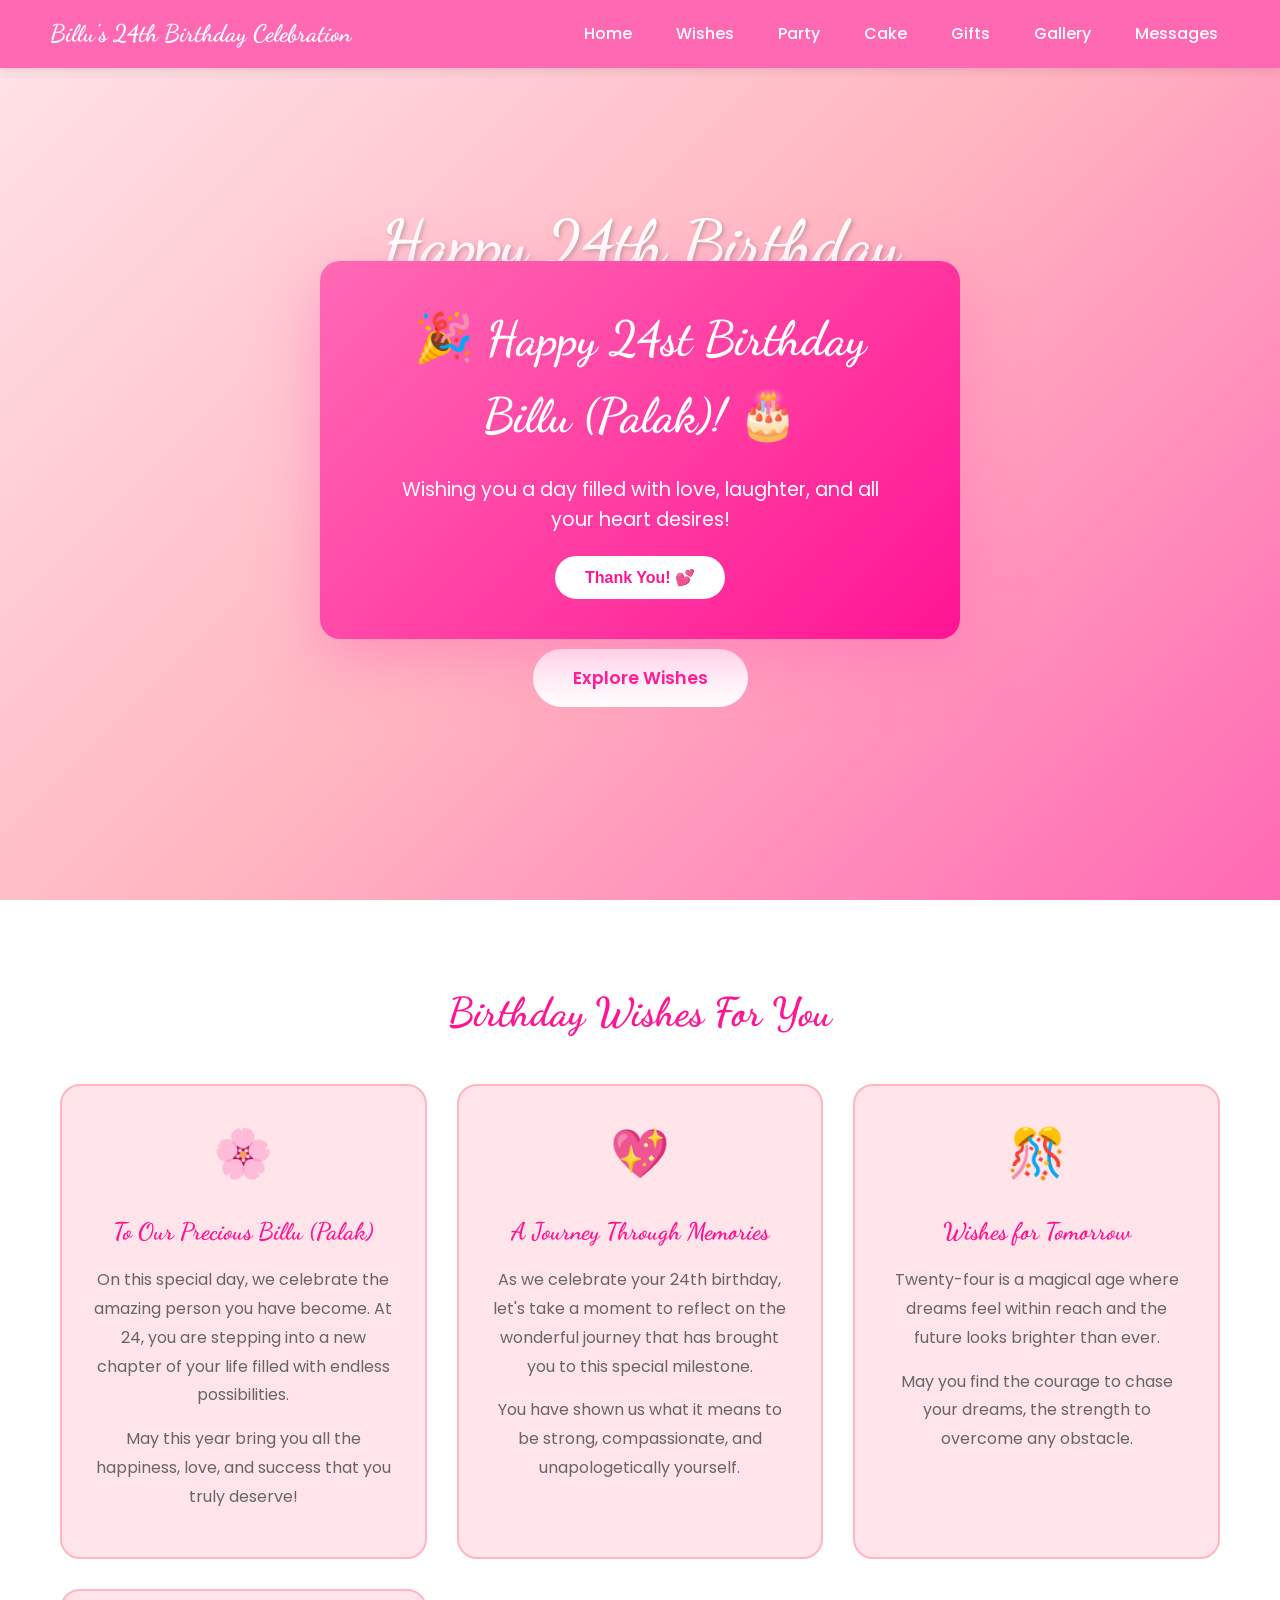
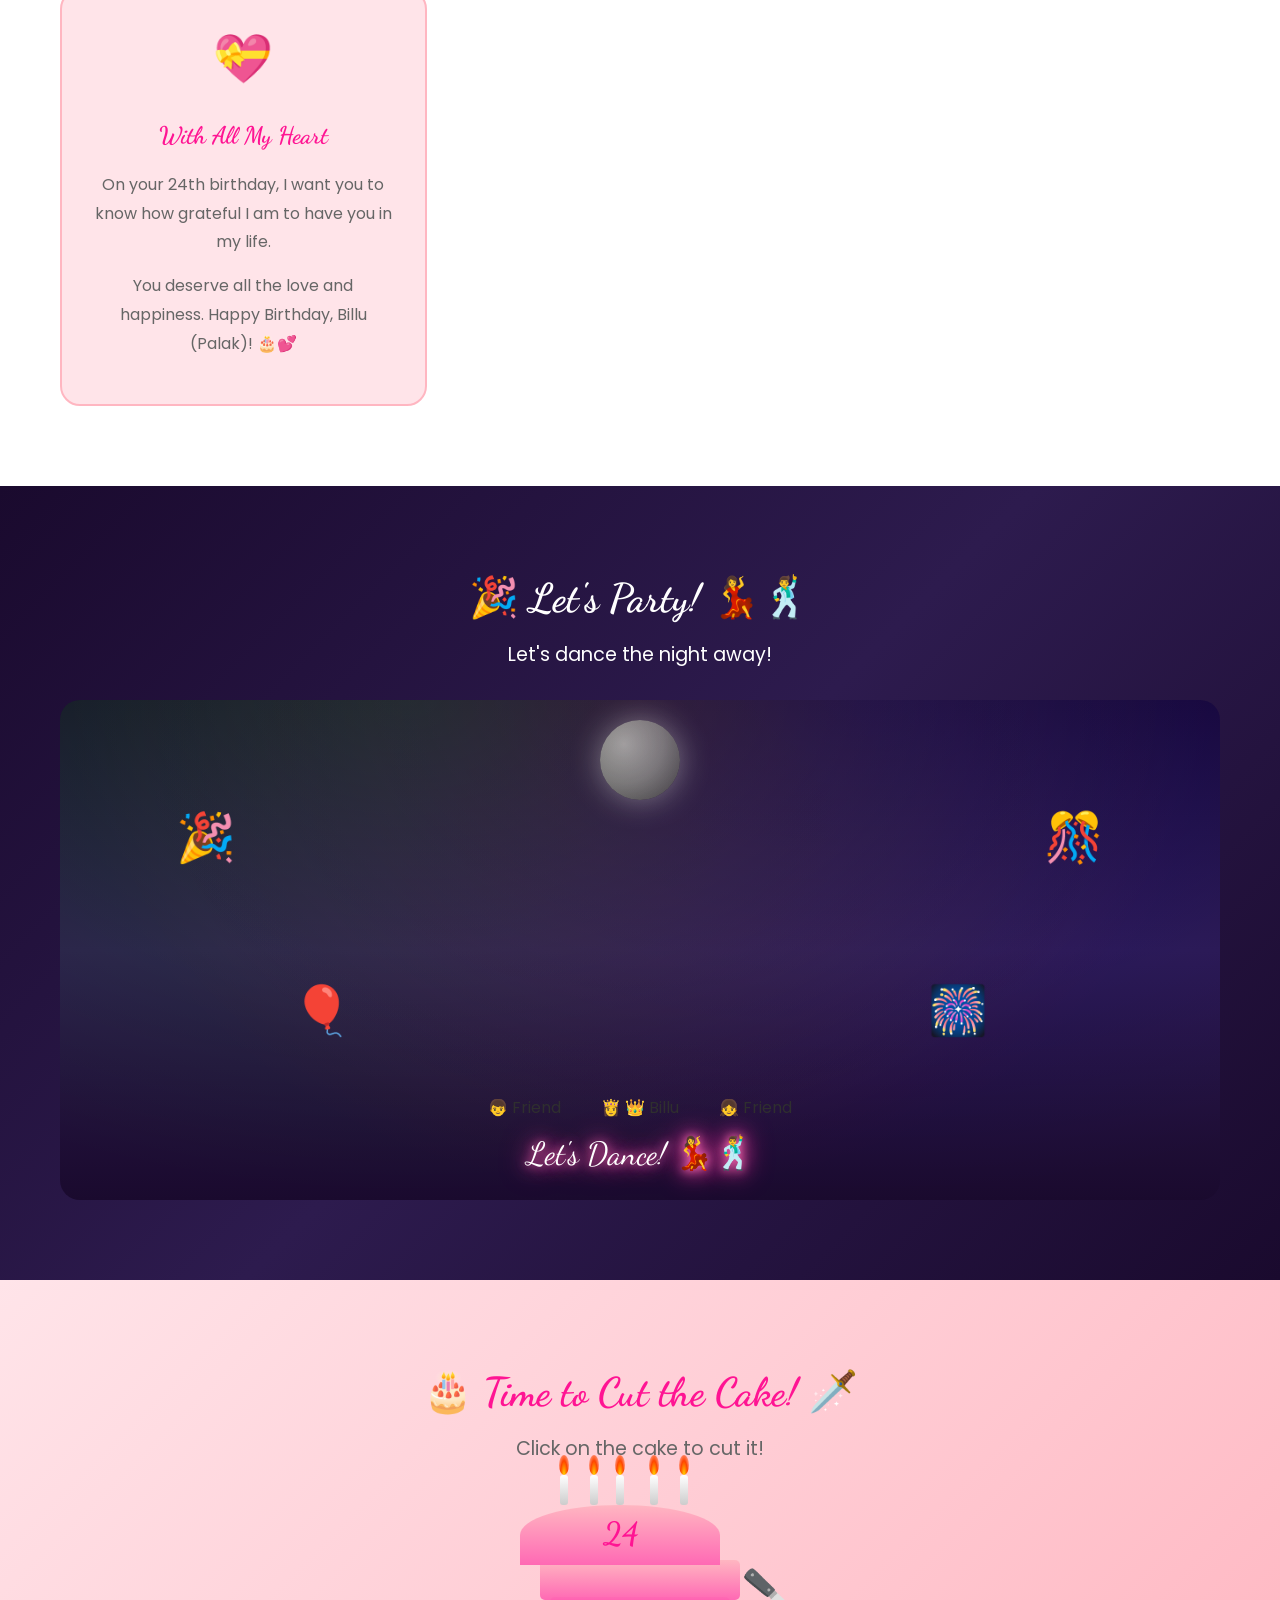
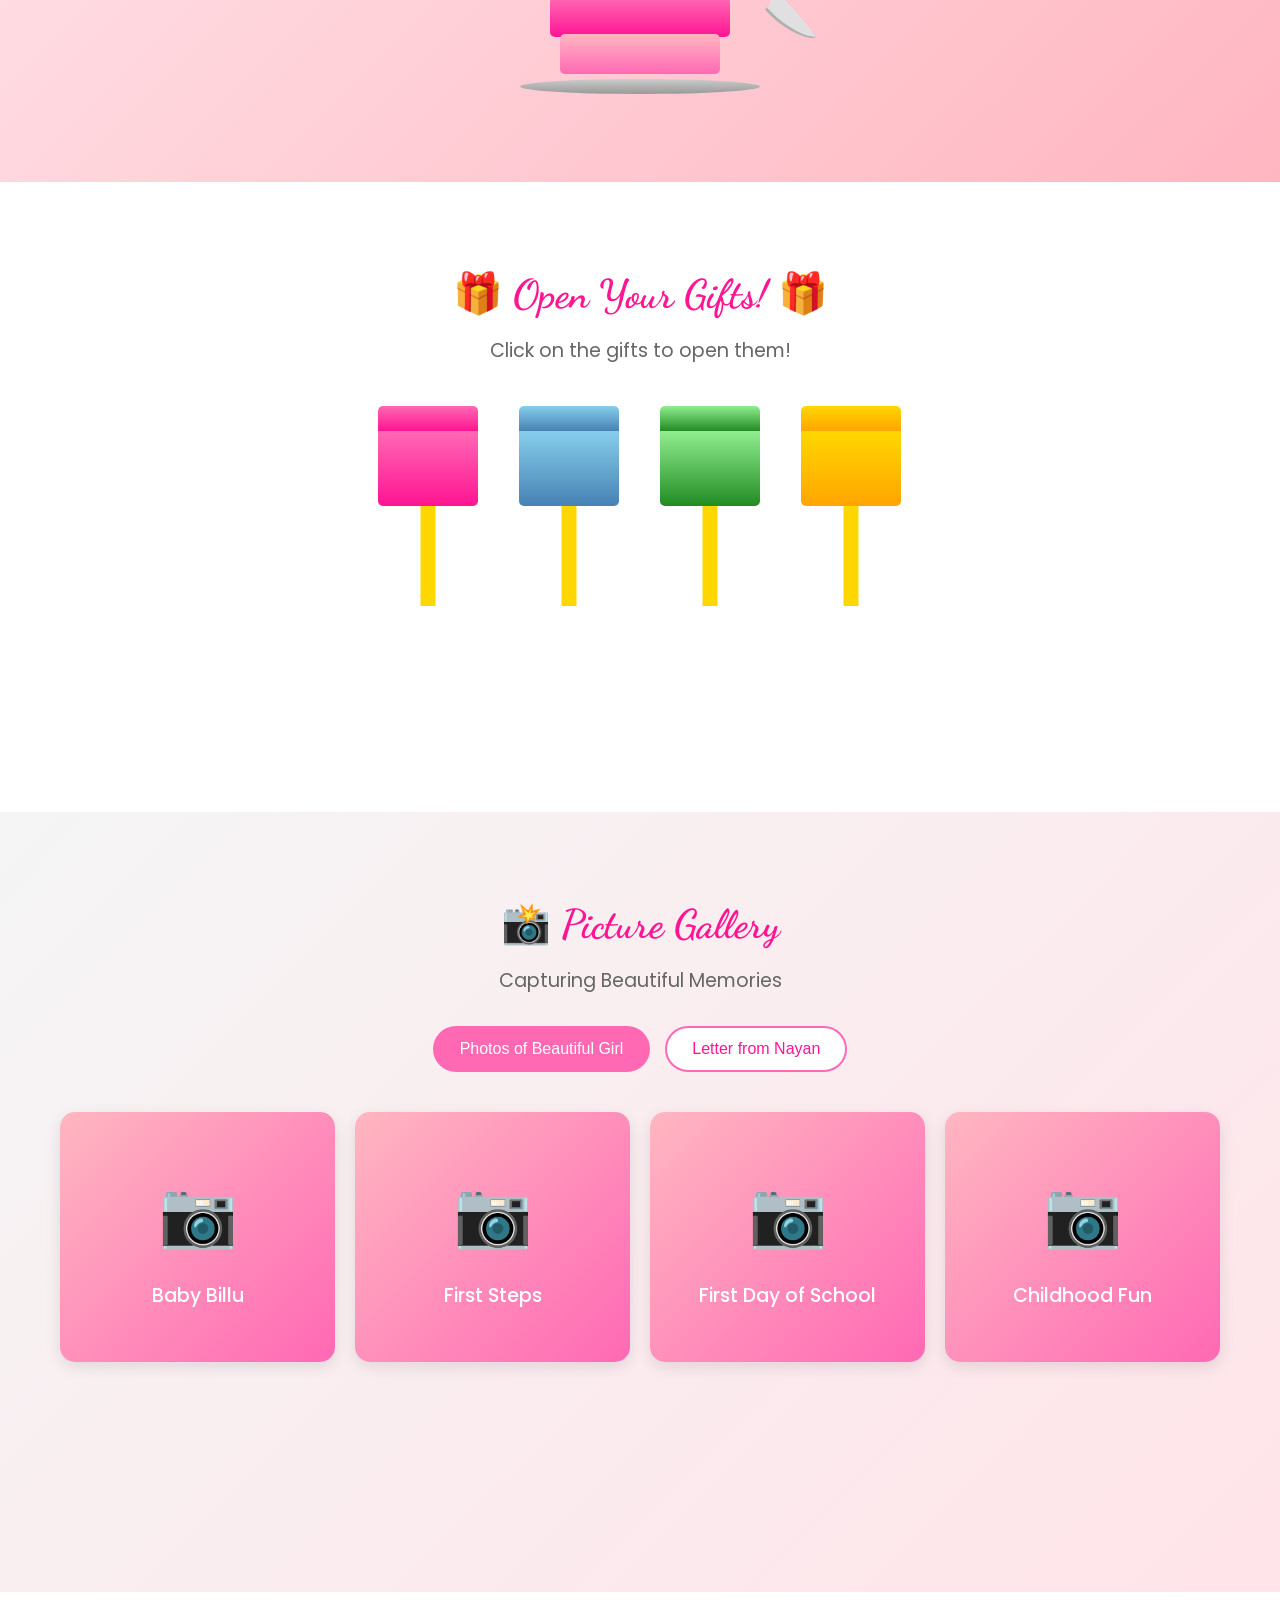
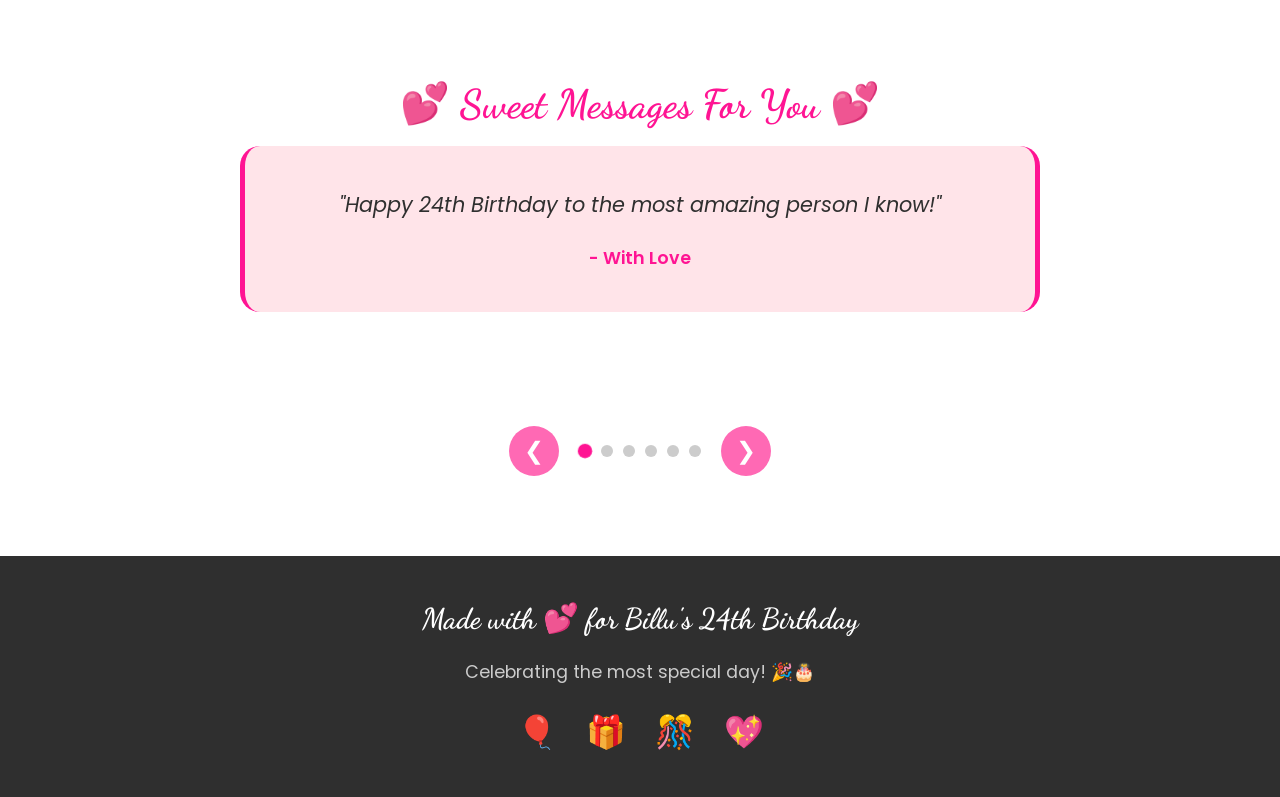
==== commit ab29a211: "Update index.htm" ====
--- a/index.htm
+++ b/index.htm
@@ -3,17 +3,16 @@
 <head>
     <meta charset="UTF-8">
     <meta name="viewport" content="width=device-width, initial-scale=1.0">
-    <title>Happy 21st Birthday Naina!</title>
+    <title>Happy 24th Birthday Billu (Palak)!</title>
     <link rel="stylesheet" href="style.css">
     <link rel="preconnect" href="https://fonts.googleapis.com">
     <link rel="preconnect" href="https://fonts.gstatic.com" crossorigin>
     <link href="https://fonts.googleapis.com/css2?family=Dancing+Script:wght@400;700&family=Poppins:wght@300;400;600&family=Great+Vibes&display=swap" rel="stylesheet">
 </head>
 <body>
-    <!-- Header Section -->
     <header>
         <nav class="navbar">
-            <div class="logo">Naina's 21st Birthday Celebration</div>
+            <div class="logo">Billu's 24th Birthday Celebration</div>
             <ul class="nav-links">
                 <li><a href="#home">Home</a></li>
                 <li><a href="#wishes">Wishes</a></li>
@@ -26,11 +25,10 @@
         </nav>
     </header>
 
-    <!-- Hero Section -->
     <section id="home" class="hero">
         <div class="hero-content">
-            <h1 class="hero-title">Happy 21st Birthday</h1>
-            <h2 class="hero-name">Naina!</h2>
+            <h1 class="hero-title">Happy 24th Birthday</h1>
+            <h2 class="hero-name">Billu (Palak)!</h2>
             <p class="hero-subtitle">Welcome to the most special day of your life!</p>
             <div class="celebration-icons">
                 <span>🎂</span>
@@ -43,83 +41,63 @@
         </div>
     </section>
 
-    <!-- Wishes Section -->
     <section id="wishes" class="wishes-section">
         <div class="container">
             <h2 class="section-title">Birthday Wishes For You</h2>
             <div class="wishes-content">
                 <div class="wish-card">
                     <div class="wish-icon">🌸</div>
-                    <h3>To Our Precious Naina</h3>
-                    <p>On this special day, we celebrate the amazing person you have become. At 21, you are stepping into a new chapter of your life filled with endless possibilities, beautiful memories, and incredible adventures waiting to be discovered.</p>
-                    <p>May this year bring you all the happiness, love, and success that you truly deserve. You have a heart of gold and a spirit that lights up every room you walk into.</p>
+                    <h3>To Our Precious Billu (Palak)</h3>
+                    <p>On this special day, we celebrate the amazing person you have become. At 24, you are stepping into a new chapter of your life filled with endless possibilities.</p>
+                    <p>May this year bring you all the happiness, love, and success that you truly deserve!</p>
                 </div>
                 <div class="wish-card">
                     <div class="wish-icon">💖</div>
                     <h3>A Journey Through Memories</h3>
-                    <p>As we celebrate your 21st birthday, let's take a moment to reflect on the wonderful journey that has brought you to this special milestone. Every laugh shared, every tear shed, and every moment spent together has shaped the incredible person you are today.</p>
+                    <p>As we celebrate your 24th birthday, let's take a moment to reflect on the wonderful journey that has brought you to this special milestone.</p>
                     <p>You have shown us what it means to be strong, compassionate, and unapologetically yourself.</p>
                 </div>
                 <div class="wish-card">
                     <div class="wish-icon">🎊</div>
                     <h3>Wishes for Tomorrow</h3>
-                    <p>Twenty-one is a magical age where dreams feel within reach and the future looks brighter than ever. May this year be filled with exciting opportunities, meaningful connections, and experiences that enrich your beautiful soul.</p>
+                    <p>Twenty-four is a magical age where dreams feel within reach and the future looks brighter than ever.</p>
                     <p>May you find the courage to chase your dreams, the strength to overcome any obstacle.</p>
                 </div>
                 <div class="wish-card">
                     <div class="wish-icon">💝</div>
                     <h3>With All My Heart</h3>
-                    <p>On your 21st birthday, I want you to know how grateful I am to have you in my life. Your kindness, your laughter, your intelligence, and your beautiful spirit make this world a better place.</p>
-                    <p>You deserve all the love and happiness that comes your way. Happy Birthday, Naina! 🎂💕</p>
-                </div>
-            </div>
-        </div>
-    </section>
-
-    <!-- Party Section with Dancing -->
+                    <p>On your 24th birthday, I want you to know how grateful I am to have you in my life.</p>
+                    <p>You deserve all the love and happiness. Happy Birthday, Billu (Palak)! 🎂💕</p>
+                </div>
+            </div>
+        </div>
+    </section>
+
     <section id="party" class="party-section">
         <div class="container">
             <h2 class="section-title">🎉 Let's Party! 💃🕺</h2>
             <p class="section-subtitle">Let's dance the night away!</p>
-            
             <div class="party-scene">
                 <div class="disco-container">
-                    <div class="disco-floor"></div>
                     <div class="disco-ball"></div>
                     <div class="disco-lights">
                         <div class="light light-1"></div>
                         <div class="light light-2"></div>
                         <div class="light light-3"></div>
-                        <div class="light light-4"></div>
-                        <div class="light light-5"></div>
-                        <div class="light light-6"></div>
                     </div>
                     <div class="dancers-container">
-                        <div class="dancer boy-dancer">
-                            <div class="spiky-hair">
-                                <div class="spike"></div>
-                                <div class="spike"></div>
-                                <div class="spike"></div>
-                                <div class="spike"></div>
-                                <div class="spike"></div>
-                            </div>
-                            <div class="boy-face"></div>
-                            <div class="boy-body"></div>
-                            <div class="boy-legs"></div>
-                        </div>
-                        <div class="dancer girl-dancer">
-                            <div class="girl-hair"></div>
-                            <div class="girl-face"></div>
-                            <div class="girl-dress"></div>
-                            <div class="girl-legs"></div>
-                        </div>
-                        <div class="dancer naina-dancer">
-                            <div class="naina-crown"></div>
-                            <div class="naina-hair"></div>
-                            <div class="naina-face"></div>
-                            <div class="naina-body"></div>
-                            <div class="naina-dress"></div>
-                            <div class="naina-legs"></div>
+                        <div class="dancer-emoji dancer-left">
+                            <span class="dancer-avatar">👦</span>
+                            <span class="dancer-name">Friend</span>
+                        </div>
+                        <div class="dancer-emoji dancer-center">
+                            <span class="dancer-avatar">👸</span>
+                            <span class="dancer-crown">👑</span>
+                            <span class="dancer-name">Billu</span>
+                        </div>
+                        <div class="dancer-emoji dancer-right">
+                            <span class="dancer-avatar">👧</span>
+                            <span class="dancer-name">Friend</span>
                         </div>
                     </div>
                     <div class="party-text">Let's Dance! 💃🕺</div>
@@ -134,32 +112,20 @@
         </div>
     </section>
 
-    <!-- Cake Cutting Section -->
     <section id="cake" class="cake-section">
         <div class="container">
             <h2 class="section-title">🎂 Time to Cut the Cake! 🗡️</h2>
             <p class="section-subtitle">Click on the cake to cut it!</p>
-            
             <div class="cake-scene">
                 <div class="cake-container" onclick="cutCake()">
                     <div class="cake">
                         <div class="cake-top">
-                            <div class="candle candle-1">
-                                <div class="candle-flame"></div>
-                            </div>
-                            <div class="candle candle-2">
-                                <div class="candle-flame"></div>
-                            </div>
-                            <div class="candle candle-3">
-                                <div class="candle-flame"></div>
-                            </div>
-                            <div class="candle candle-4">
-                                <div class="candle-flame"></div>
-                            </div>
-                            <div class="candle candle-5">
-                                <div class="candle-flame"></div>
-                            </div>
-                            <span class="cake-age">21</span>
+                            <div class="candle candle-1"><div class="candle-flame"></div></div>
+                            <div class="candle candle-2"><div class="candle-flame"></div></div>
+                            <div class="candle candle-3"><div class="candle-flame"></div></div>
+                            <div class="candle candle-4"><div class="candle-flame"></div></div>
+                            <div class="candle candle-5"><div class="candle-flame"></div></div>
+                            <span class="cake-age">24</span>
                         </div>
                         <div class="cake-layer cake-layer-3"></div>
                         <div class="cake-layer cake-layer-2"></div>
@@ -171,7 +137,7 @@
                     </div>
                 </div>
                 <div class="cake-message" id="cake-message">
-                    <h3>🎉 Happy Birthday Naina! 🎉</h3>
+                    <h3>🎉 Happy Birthday Billu (Palak)! 🎉</h3>
                     <p>May your life be as sweet as this cake!</p>
                 </div>
                 <div class="cake-pieces" id="cake-pieces">
@@ -186,12 +152,10 @@
         </div>
     </section>
 
-    <!-- Gifts Section -->
     <section id="gifts" class="gifts-section">
         <div class="container">
             <h2 class="section-title">🎁 Open Your Gifts! 🎁</h2>
             <p class="section-subtitle">Click on the gifts to open them!</p>
-            
             <div class="gifts-container">
                 <div class="gift gift-1" onclick="openGift(1)">
                     <div class="gift-box">
@@ -230,7 +194,6 @@
                     <div class="gift-message">Click to Open!</div>
                 </div>
             </div>
-            
             <div class="gift-rewards" id="gift-rewards">
                 <div class="reward reward-1">
                     <span class="reward-icon">💝</span>
@@ -252,105 +215,88 @@
         </div>
     </section>
 
-    <!-- Picture Gallery Section -->
     <section id="gallery" class="gallery-section">
         <div class="container">
             <h2 class="section-title">📸 Picture Gallery</h2>
             <p class="section-subtitle">Capturing Beautiful Memories</p>
-            
             <div class="gallery-tabs">
-                <button class="tab-btn active" data-tab="childhood">Childhood</button>
-                <button class="tab-btn" data-tab="friends">Friends</button>
-                <button class="tab-btn" data-tab="adventures">Adventures</button>
-                <button class="tab-btn" data-tab="recent">Recent</button>
-            </div>
-
+                <button class="tab-btn active" data-tab="photos">Photos of Beautiful Girl</button>
+                <button class="tab-btn" data-tab="letter">Letter from Nayan</button>
+            </div>
             <div class="gallery-content">
-                <div class="gallery-tab-content active" id="childhood">
+                <div class="gallery-tab-content active" id="photos">
                     <div class="photo-grid">
                         <div class="photo-card">
-                            <div class="photo-placeholder"><span>📷</span><p>Baby Naina</p></div>
+                            <div class="photo-placeholder photo-real">
+                                <img src="baby photo.jpeg" alt="Baby Billu" onerror="this.style.display='none'; this.parentElement.innerHTML='<span>📷</span><p>Baby Billu</p>'">
+                            </div>
                         </div>
                         <div class="photo-card">
-                            <div class="photo-placeholder"><span>📷</span><p>First Steps</p></div>
+                            <div class="photo-placeholder photo-real">
+                                <img src="first.jpeg" alt="First Steps" onerror="this.style.display='none'; this.parentElement.innerHTML='<span>📷</span><p>First Steps</p>'">
+                            </div>
                         </div>
                         <div class="photo-card">
-                            <div class="photo-placeholder"><span>📷</span><p>First Day of School</p></div>
+                            <div class="photo-placeholder photo-real">
+                                <img src="s.jpeg" alt="First Day of School" onerror="this.style.display='none'; this.parentElement.innerHTML='<span>📷</span><p>First Day of School</p>'">
+                            </div>
                         </div>
                         <div class="photo-card">
-                            <div class="photo-placeholder"><span>📷</span><p>Childhood Fun</p></div>
-                        </div>
-                    </div>
-                </div>
-
-                <div class="gallery-tab-content" id="friends">
-                    <div class="photo-grid">
-                        <div class="photo-card">
-                            <div class="photo-placeholder"><span>📷</span><p>Best Friends</p></div>
-                        </div>
-                        <div class="photo-card">
-                            <div class="photo-placeholder"><span>📷</span><p>Friend Group</p></div>
-                        </div>
-                        <div class="photo-card">
-                            <div class="photo-placeholder"><span>📷</span><p>Family Love</p></div>
-                        </div>
-                        <div class="photo-card">
-                            <div class="photo-placeholder"><span>📷</span><p>Party Time</p></div>
-                        </div>
-                    </div>
-                </div>
-
-                <div class="gallery-tab-content" id="adventures">
-                    <div class="photo-grid">
-                        <div class="photo-card">
-                            <div class="photo-placeholder"><span>📷</span><p>Beach Trip</p></div>
-                        </div>
-                        <div class="photo-card">
-                            <div class="photo-placeholder"><span>📷</span><p>Mountain</p></div>
-                        </div>
-                        <div class="photo-card">
-                            <div class="photo-placeholder"><span>📷</span><p>Travel</p></div>
-                        </div>
-                        <div class="photo-card">
-                            <div class="photo-placeholder"><span>📷</span><p>Adventure</p></div>
-                        </div>
-                    </div>
-                </div>
-
-                <div class="gallery-tab-content" id="recent">
-                    <div class="photo-grid">
-                        <div class="photo-card">
-                            <div class="photo-placeholder"><span>📷</span><p>Recent 1</p></div>
-                        </div>
-                        <div class="photo-card">
-                            <div class="photo-placeholder"><span>📷</span><p>Recent 2</p></div>
-                        </div>
-                        <div class="photo-card">
-                            <div class="photo-placeholder"><span>📷</span><p>Recent 3</p></div>
-                        </div>
-                        <div class="photo-card">
-                            <div class="photo-placeholder"><span>📷</span><p>Recent 4</p></div>
-                        </div>
-                    </div>
-                </div>
-            </div>
-        </div>
-    </section>
-
-    <!-- Sweet Messages Section -->
+                            <div class="photo-placeholder photo-real">
+                                <img src="b.jpeg" alt="Childhood Fun" onerror="this.style.display='none'; this.parentElement.innerHTML='<span>📷</span><p>Childhood Fun</p>'">
+                            </div>
+                        </div>
+                    </div>
+                </div>
+                <div class="gallery-tab-content" id="letter">
+                    <div class="vintage-letter">
+                        <div class="letter-envelope">
+                            <div class="letter-seal">💌</div>
+                        </div>
+                        <div class="letter-content">
+                            <div class="letter-header">
+                                <p class="letter-date">24th Birthday</p>
+                                <p class="letter-from">From: Nayan Jain</p>
+                            </div>
+                            <div class="letter-body">
+                                <p>Hello billu,</p>
+                                <p>ik ik it's ur birthday 🎉🥳🥳</p>
+                                <p>So I write something for you...</p>
+                                <hr class="letter-divider">
+                                <p>Hay it's me ur gaddu..😅😅</p>
+                                <p>ik u completing 24th year of ur life...one step forward to ur wedding 💗 💒</p>
+                                <hr class="letter-divider">
+                                <p>Last time bday pr kafi emotional drama chal raha tha dono ka tho me usse time jaada kuch kar na nhi aaya tha or me unemployee bhi tha...ik u hate me for my senseless activity in ur life😅. Ha mana tu mujhe ignore kar te hai ghost karte hai but but but... Ik somewhere u like me as friend. Tu kitna bhi gussa ho kuch bhi ho end off the day we meet..</p>
+                                <hr class="letter-divider">
+                                <p>Online se yaad aaya bro congratulations 🎉 we completed 2 years mujhe nhi laga tha itna lamba chala ga dono ka jab tune block Kiya I feel that was my last time... Pr we re-connect we start agen but as usual mera harkat se tu wapas parashan ho na start ho gai and mujhe wapas ek point pr laaga kuch logo ka wahh se tu mujhe se dur Jaa Rahi hai but is bar mena control Kiya is bar let go kiya. U are my safe place mera din kitne bhi wast ho jab me tera insta snap ka notification dekha ta hu I feel bc mujhe pure duniya me koi nhi chiya bas mere backchod dost palak chiya jesa bas din ka 10min bhi baat ho pr acha se chay usme fight ho fun ho ya drama ho... I don't know bday pr mila pauga ya nhi but I hope is saal atleast 4 time mila saka..</p>
+                                <hr class="letter-divider">
+                                <p>That's from my side</p>
+                                <p>Wishing you a</p>
+                                <p class="letter-wishes">Very very very</p>
+                                <p class="letter-wishes">Happy Birthday palak</p>
+                                <p class="letter-signature">Regards by</p>
+                                <p class="letter-signature">Nayan Jain</p>
+                            </div>
+                        </div>
+                    </div>
+                </div>
+            </div>
+        </div>
+    </section>
+
     <section id="messages" class="messages-section">
         <div class="container">
             <h2 class="section-title">💕 Sweet Messages For You 💕</h2>
             <div class="messages-carousel">
                 <div class="message-slide active">
                     <div class="message-quote">
-                        <p>"Happy 21st Birthday to the most amazing person I know!"</p>
+                        <p>"Happy 24th Birthday to the most amazing person I know!"</p>
                         <span class="message-author">- With Love</span>
                     </div>
                 </div>
                 <div class="message-slide">
                     <div class="message-quote">
-                        <p>"Naina, you are not just a year older today, you are a year wiser!"</p>
+                        <p>"Billu (Palak), you are not just a year older today, you are a year wiser!"</p>
                         <span class="message-author">- Your Family</span>
                     </div>
                 </div>
@@ -362,7 +308,7 @@
                 </div>
                 <div class="message-slide">
                     <div class="message-quote">
-                        <p>"On your 21st birthday, I wish you a lifetime of happiness!"</p>
+                        <p>"On your 24th birthday, I wish you a lifetime of happiness!"</p>
                         <span class="message-author">- Your Friends</span>
                     </div>
                 </div>
@@ -374,7 +320,7 @@
                 </div>
                 <div class="message-slide">
                     <div class="message-quote">
-                        <p>"Happy Birthday Naina! Thank you for being an inspiration!"</p>
+                        <p>"Happy Birthday Billu (Palak)! Thank you for being an inspiration!"</p>
                         <span class="message-author">- Your Admirer</span>
                     </div>
                 </div>
@@ -394,10 +340,9 @@
         </div>
     </section>
 
-    <!-- Footer -->
     <footer>
         <div class="footer-content">
-            <h3>Made with 💕 for Naina's 21st Birthday</h3>
+            <h3>Made with 💕 for Billu's 24th Birthday</h3>
             <p>Celebrating the most special day! 🎉🎂</p>
             <div class="footer-icons">
                 <span>🎈</span>
